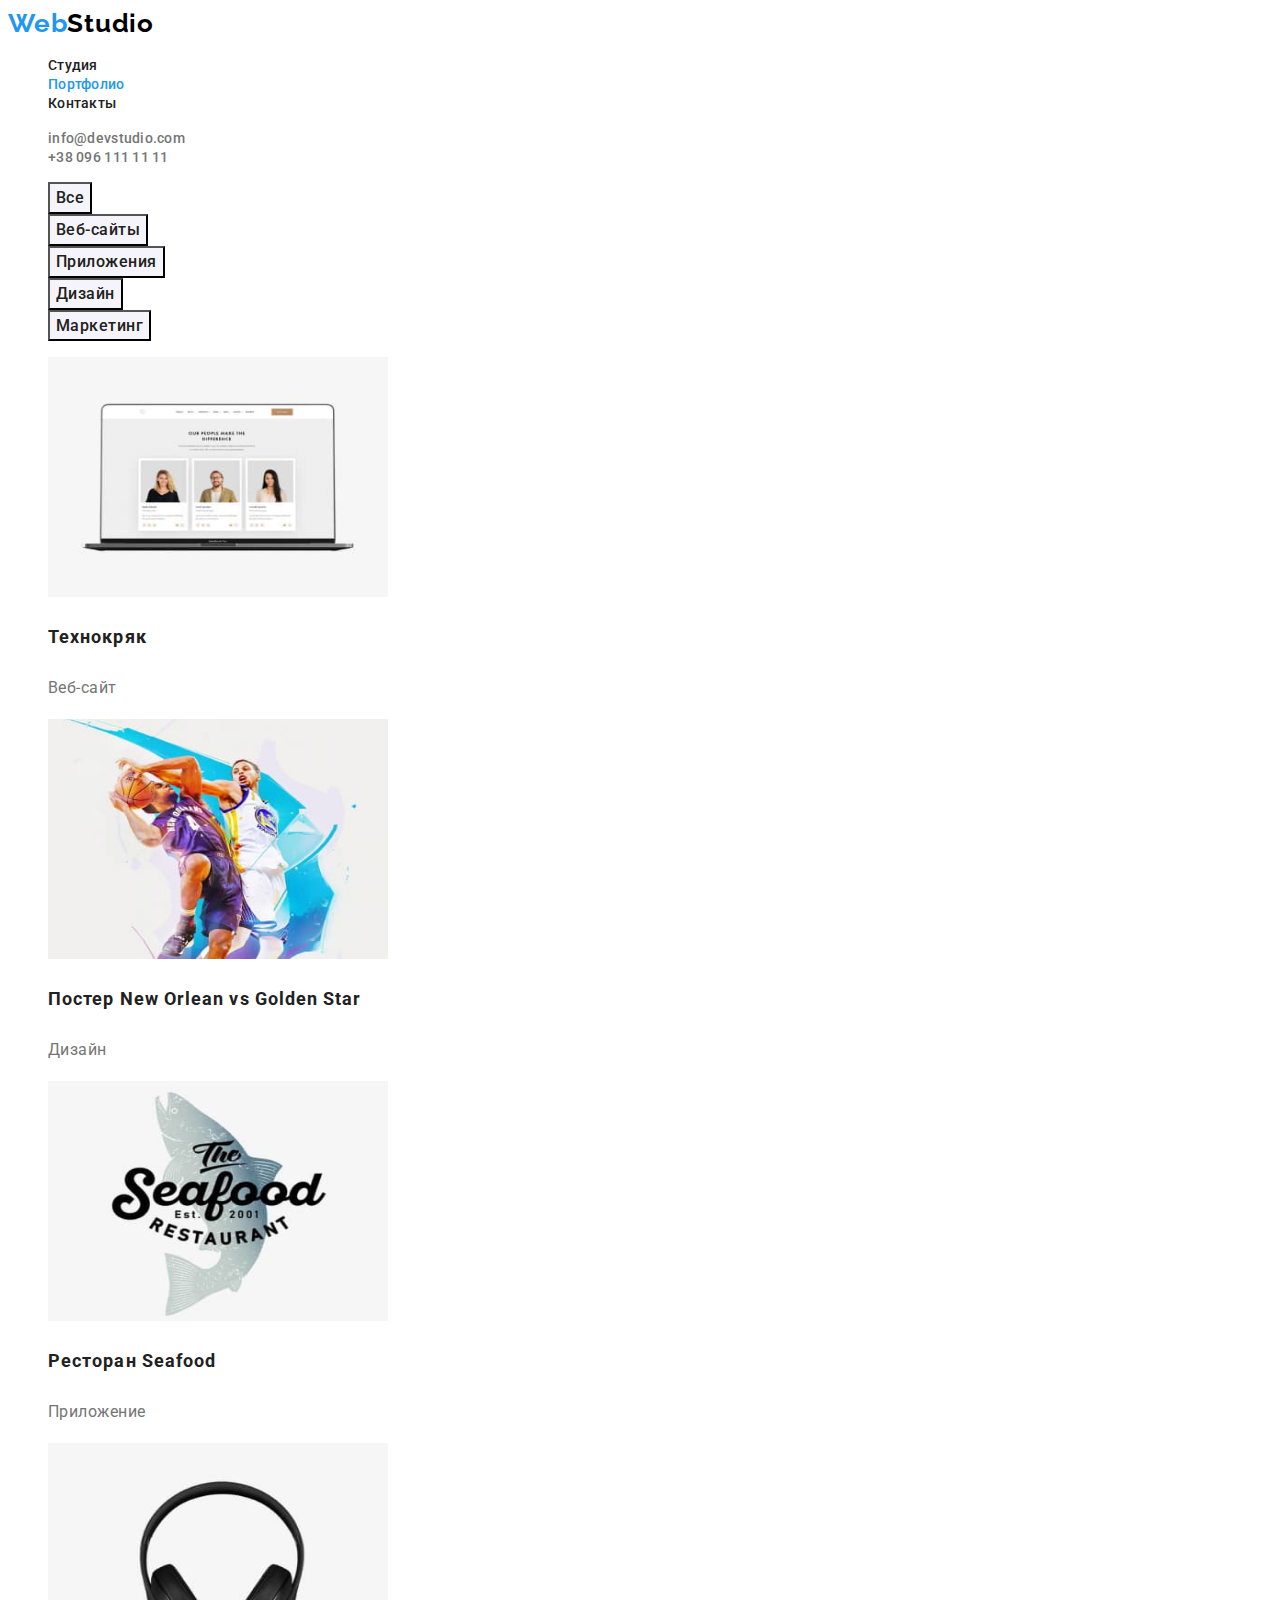
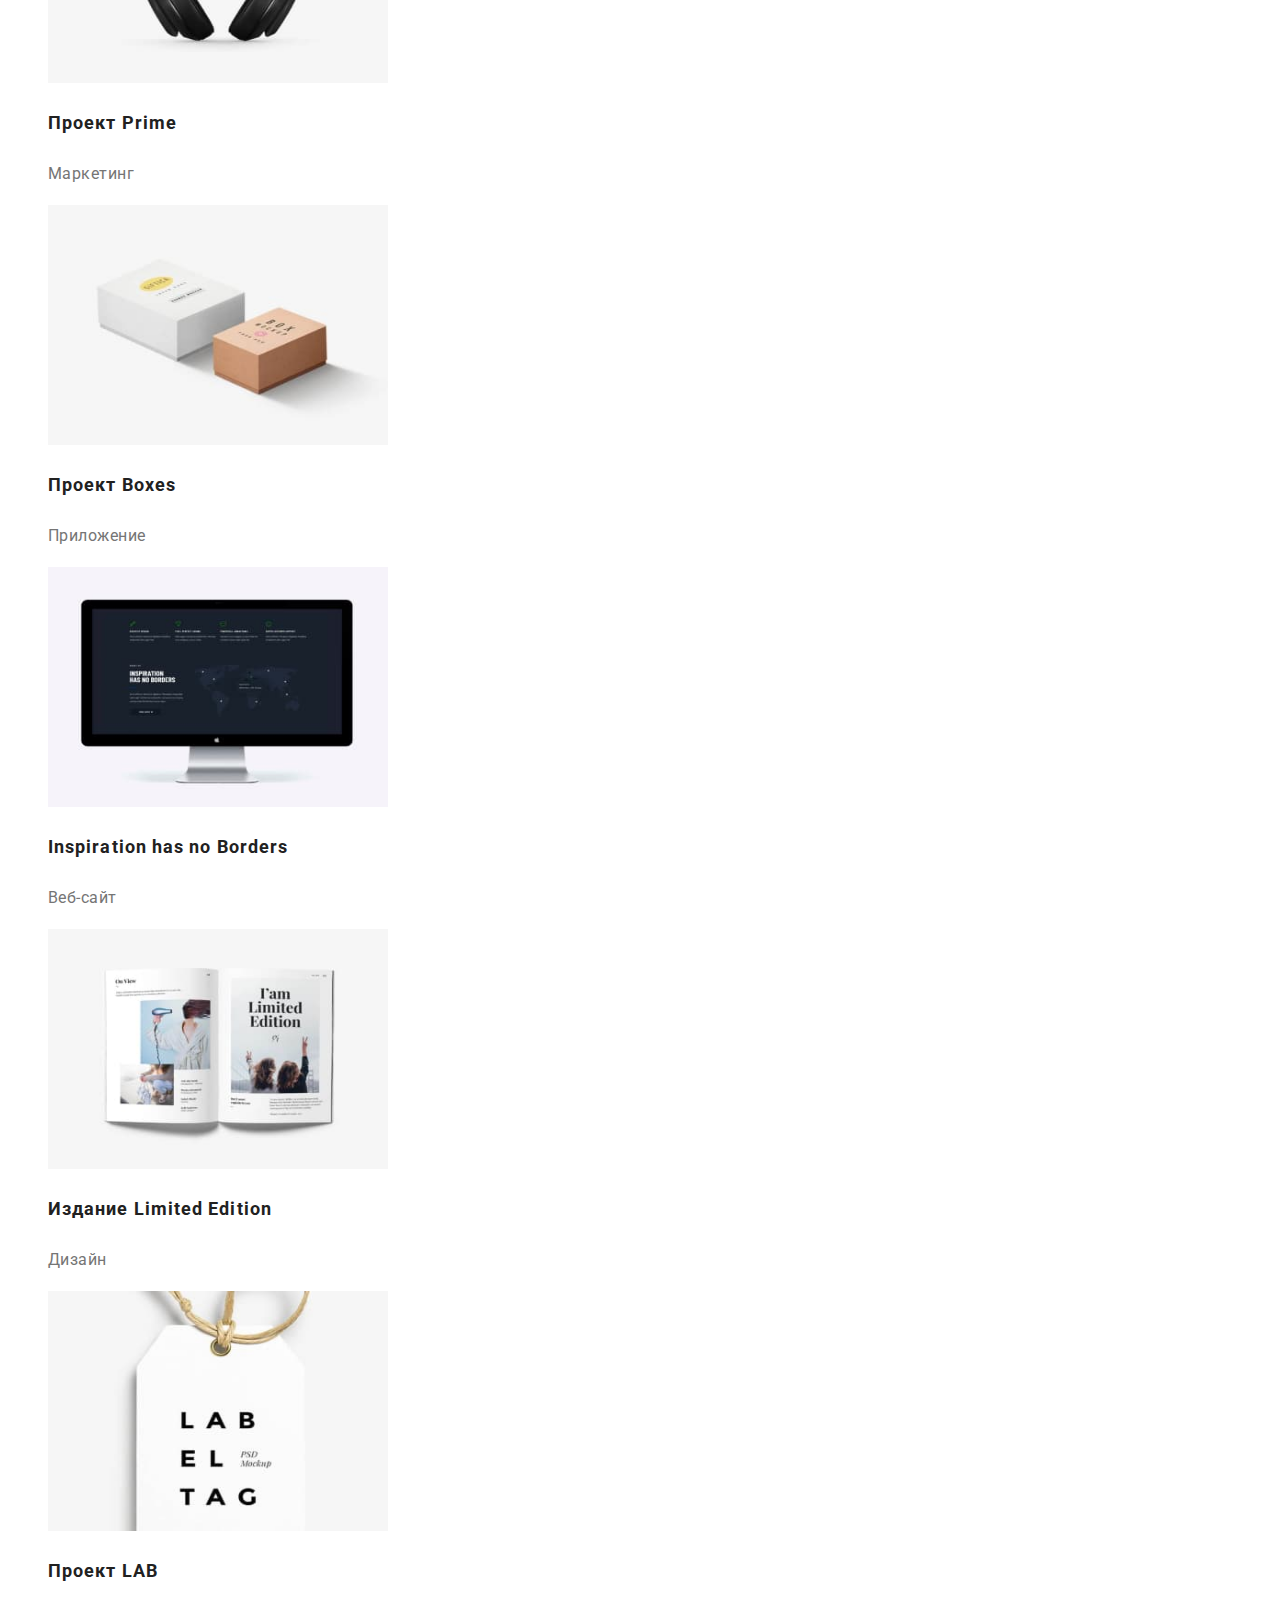
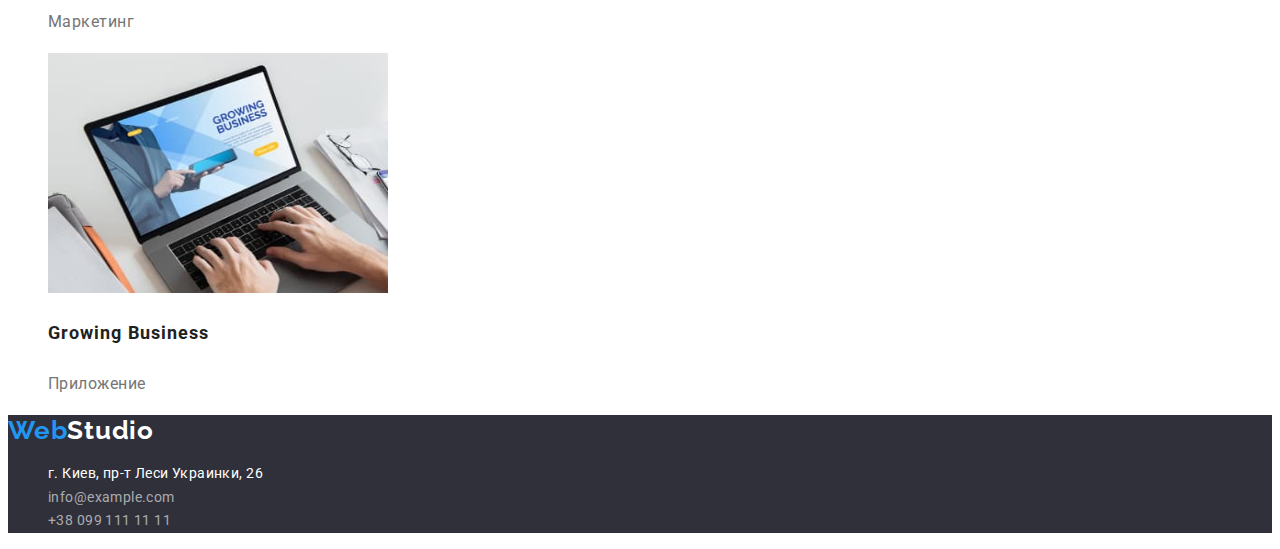
==== portfolio.html @ c985f537 "Initial commit" ====
<!DOCTYPE html>
<html lang="en">
<head>
    <meta charset="UTF-8">
    <meta http-equiv="X-UA-Compatible" content="IE=edge">
    <meta name="viewport" content="width=device-width, initial-scale=1.0">
    <title>Document</title>
    <link rel="preconnect" href="https://fonts.googleapis.com">
    <link rel="preconnect" href="https://fonts.gstatic.com" crossorigin>
    <link href="https://fonts.googleapis.com/css2?family=Raleway:wght@700&family=Roboto:wght@400;500;700&display=swap" rel="stylesheet">
    <link rel="stylesheet" href="./css/styles.css">
</head>
<body class="body">
    <header>
        <div class="container">
            <nav>
                <a href="./index.html" class="logo">Web<span class="page-studio">Studio</span></a>
                <ul class="site-nav list">
                    <li><a href="" class="link">Студия</a></li>
                    <li><a href="./portfolio.html" class="link current">Портфолио</a></li>
                    <li><a href="" class="link">Контакты</a></li>
                </ul>
            </nav>
            <ul class="site-info list">
                <li><a href="mailto:info@devstudio.com" class="link">info@devstudio.com</a></li>
                <li><a href="tel:+380961111111" class="link">+38 096 111 11 11</a></li>
            </ul>
        </div>
    </header>
    <main>
        <section class="hero-1">
            <div class="hero-title-1">
                <ul class="list">
                    <li><button type="button" class="button-p link">Все</button></li>
                    <li><button type="button" class="button-p link">Веб-сайты</button></li>
                    <li><button type="button" class="button-p link">Приложения</button></li>
                    <li><button type="button" class="button-p link">Дизайн</button></li>
                    <li><button type="button" class="button-p link">Маркетинг</button></li>
                </ul>
            </div>
        </section>
        <section class="section">
            <ul class="list">
                <li>
                    <img src="./images/fon-1.jpg" alt="Интернет страница" width="340" height="240">
                    <h3 class="title-g">Технокряк</h3>
                    <p class="title-p">Веб-сайт</p>
                </li>
                <li>
                    <img src="./images/fon-2.jpg" alt="Игра баскетболистов" width="340" height="240">
                    <h3 class="title-g" lang="en">Постер New Orlean vs Golden Star</h3>
                    <p class="title-p">Дизайн</p>
                </li>
                <li>
                    <img src="./images/fon-3.jpg" alt="Логотип ресторана" width="340" height="240">
                    <h3 class="title-g" lang="en">Ресторан Seafood</h3>
                    <p class="title-p">Приложение</p>
                </li>
                <li>
                    <img src="./images/fon-4.jpg" alt="Наушники" width="340" height="240">
                    <h3 class="title-g" lang="en">Проект Prime</h3>
                    <p class="title-p">Маркетинг</p>
                </li>
                <li>
                    <img src="./images/fon-5.jpg" alt="Картонные коробки" width="340" height="240">
                    <h3 class="title-g" lang="en">Проект Boxes</h3>
                    <p class="title-p">Приложение</p>
                </li>
                <li>
                    <img src="./images/fon-6.jpg" alt="iMac" width="340" height="240">
                    <h3 class="title-g" lang="en">Inspiration has no Borders</h3>
                    <p class="title-p">Веб-сайт</p>
                </li>
                <li>
                    <img src="./images/fon-7.jpg" alt="Журнал" width="340" height="240">
                    <h3 class="title-g" lang="en">Издание Limited Edition</h3>
                    <p class="title-p">Дизайн</p>
                </li>
                <li>
                    <img src="./images/fon-8.jpg" alt="Этикетка" width="340" height="240">
                    <h3 class="title-g" lang="en">Проект LAB</h3>
                    <p class="title-p">Маркетинг</p>
                </li>
                <li>
                    <img src="./images/fon-9.jpg" alt="Работа за ноутбуком" width="340" height="240">
                    <h3 class="title-g" lang="en">Growing Business</h3>
                    <p class="title-p">Приложение</p>
                </li>
            </ul>
        </section>
    </main>
    <footer class="footer-bck">
        <section class="footer">
        <a href="./index.html" class="logo">Web<span class="page-studio-white">Studio</span></a>
        <address class="footer">
            <ul class="list"> 
                <li><a class="footer-map" href="https://goo.gl/maps/Tcm589jkchjnUBED6" target="_blank" rel="noopener noreferrer">г. Киев, пр-т Леси Украинки, 26</a></li>
                <li><a class="footer-nav" href="mailto:info@example.com">info@example.com</a></li>
                <li><a class="footer-nav" href="tel:+380991111111">+38 099 111 11 11</a></li>
            </ul>
        </address>
         </section>
    </footer>
</body>
</html>
---- css/styles.css ----
/* акцент #2196F3 */
/* цвет заглавий текста #212121 */
/* цвет основного текста #757575 */
/* фон основного текста #FFFFFF */
/* фон вторичного текста #F5F4FA */
/* фон заклавий текста #2F303A */
/* цвет слова Studio  #000000 */
/* цвет текста контактов в футере rgba(255, 255, 255, 0.6) */

:root {
    --accent-color: #2196F3; 
    --title-text-color: #212121;
    --primary-text-color: #757575; 
    --background-main-color: #FFFFFF;
    --background-secondary-color: #F5F4FA;
    --background-titles-color: #2F303A;
    --studio-word-color: #000000;
    --footer-text-color: rgba(255, 255, 255, 0.6);

}

.body {
    background-color: var(--background-main-color);
    color: var(--title-text-color);
    font-family: roboto, sans-serif;
    
}

.logo {
  color: var(--accent-color);
  font-family: Raleway, cursive;

  font-weight: 700;
  font-size: 26px;
  line-height: 1.19;
  letter-spacing: 0.03em;
  text-decoration: none;
}

.page-studio {
    color: var(--studio-word-color);
}

.list {
    list-style: none;
}

/* Site-nav */

.site-nav .link {
    color: var(--title-text-color);

    font-weight: 500;
    font-size: 14px;
    line-height: 1.14;
    letter-spacing: 0.02em;
    text-decoration: none;
}
.site-nav .link:hover, 
.site-nav .link:focus {
    color: var(--accent-color);
}

.site-nav .link.current {
    color: var(--accent-color);
}

/* Site-info */

.site-info .link {
    color: var(--primary-text-color);

font-weight: 500;
font-size: 14px;
line-height: 1.14;
letter-spacing: 0.02em;
text-decoration: none;
}

.site-info .link:hover,
.site-info .link:focus {
    color: var(--accent-color);
}

/* Hero  */

.hero {
    background-color: var(--background-titles-color);
}

.hero-title {
    color: #FFFFFF;

font-weight: 900;
font-size: 44px;
line-height: 1.36;
text-align: center;
letter-spacing: 0.06em;

}

.hero-title-1 .link:hover,
.hero-title-1 .link:focus {
    color: var(--background-main-color);
    background-color: var(--accent-color);
}
/* Feature-list */
.section-title .fuature {
    color: var(--title-text-color);
}
.fuature-list .title {
    color: var(--title-text-color);

font-weight: 700;
font-size: 14px;
line-height: 1.14;
letter-spacing: 0.03em;
text-transform: uppercase;
}

.fuature-list .text {
    color: var(--primary-text-color);

font-size: 14px;
line-height: 1.71;
letter-spacing: 0.03em;
}


/* Examples */

.examples {
    color: var(--title-text-color);

}
.section-title {

font-weight: 700;
font-size: 36px;
line-height: 1.16;
text-align: center;
letter-spacing: 0.03em;

}
/* Team */

.team-title {
    color: var(--title-text-color);
    background-color: var(--background-secondary-color);

font-weight: 700;
font-size: 36px;
line-height: 1.16;
text-align: center;
letter-spacing: 0.03em;
}

.title-h {
color: var(--title-text-color);
font-weight: 500;
font-size: 16px;
line-height: 1.18;
text-align: center;
letter-spacing: 0.03em;
}

.text-team {
    color: var(--primary-text-color);

line-height: 1.18;
text-align: center;
letter-spacing: 0.03em;
}
/* Footer */

.footer .link:hover,
.footer .link:focus {
    color: var(--accent-color);
}

.footer-bck {
    background-color: var(--background-titles-color);
}


.footer-map {
    color: var(--background-main-color);
    font-family: 'Roboto';
font-style: normal;
font-weight: 400;
font-size: 14px;
line-height: 1.71;
letter-spacing: 0.03em;
text-decoration: none;

}

.footer-nav {
    color: var(--footer-text-color);
    font-family: 'Roboto';
font-style: normal;
font-weight: 400;
font-size: 14px;
line-height: 1.71;
letter-spacing: 0.03em;
text-decoration: none;
}

.page-studio-white {
    color: var(--background-main-color);
}
/* Button */
.button {
    color: var(--background-main-color);
    background-color: var(--accent-color);

font-weight: 500;
font-size: 16px;
line-height: 1.62;
letter-spacing: 0.03em;
font-family: inherit;
}



/* Portfolio */

.button-p {
    color: var(--title-text-color);
    background-color: var(--background-secondary-color);

font-weight: 500;
font-size: 16px;
line-height: 1.62;
text-align: center;
letter-spacing: 0.03em;
font-family: inherit;
}

.title-g {
    color: var(--title-text-color);
font-weight: 700;
font-size: 18px;
line-height: 2;
letter-spacing: 0.06em;
}

.title-p {
    color: var(--primary-text-color);
font-weight: 400;
font-size: 16px;
line-height: 1.87;
letter-spacing: 0.03em;
}
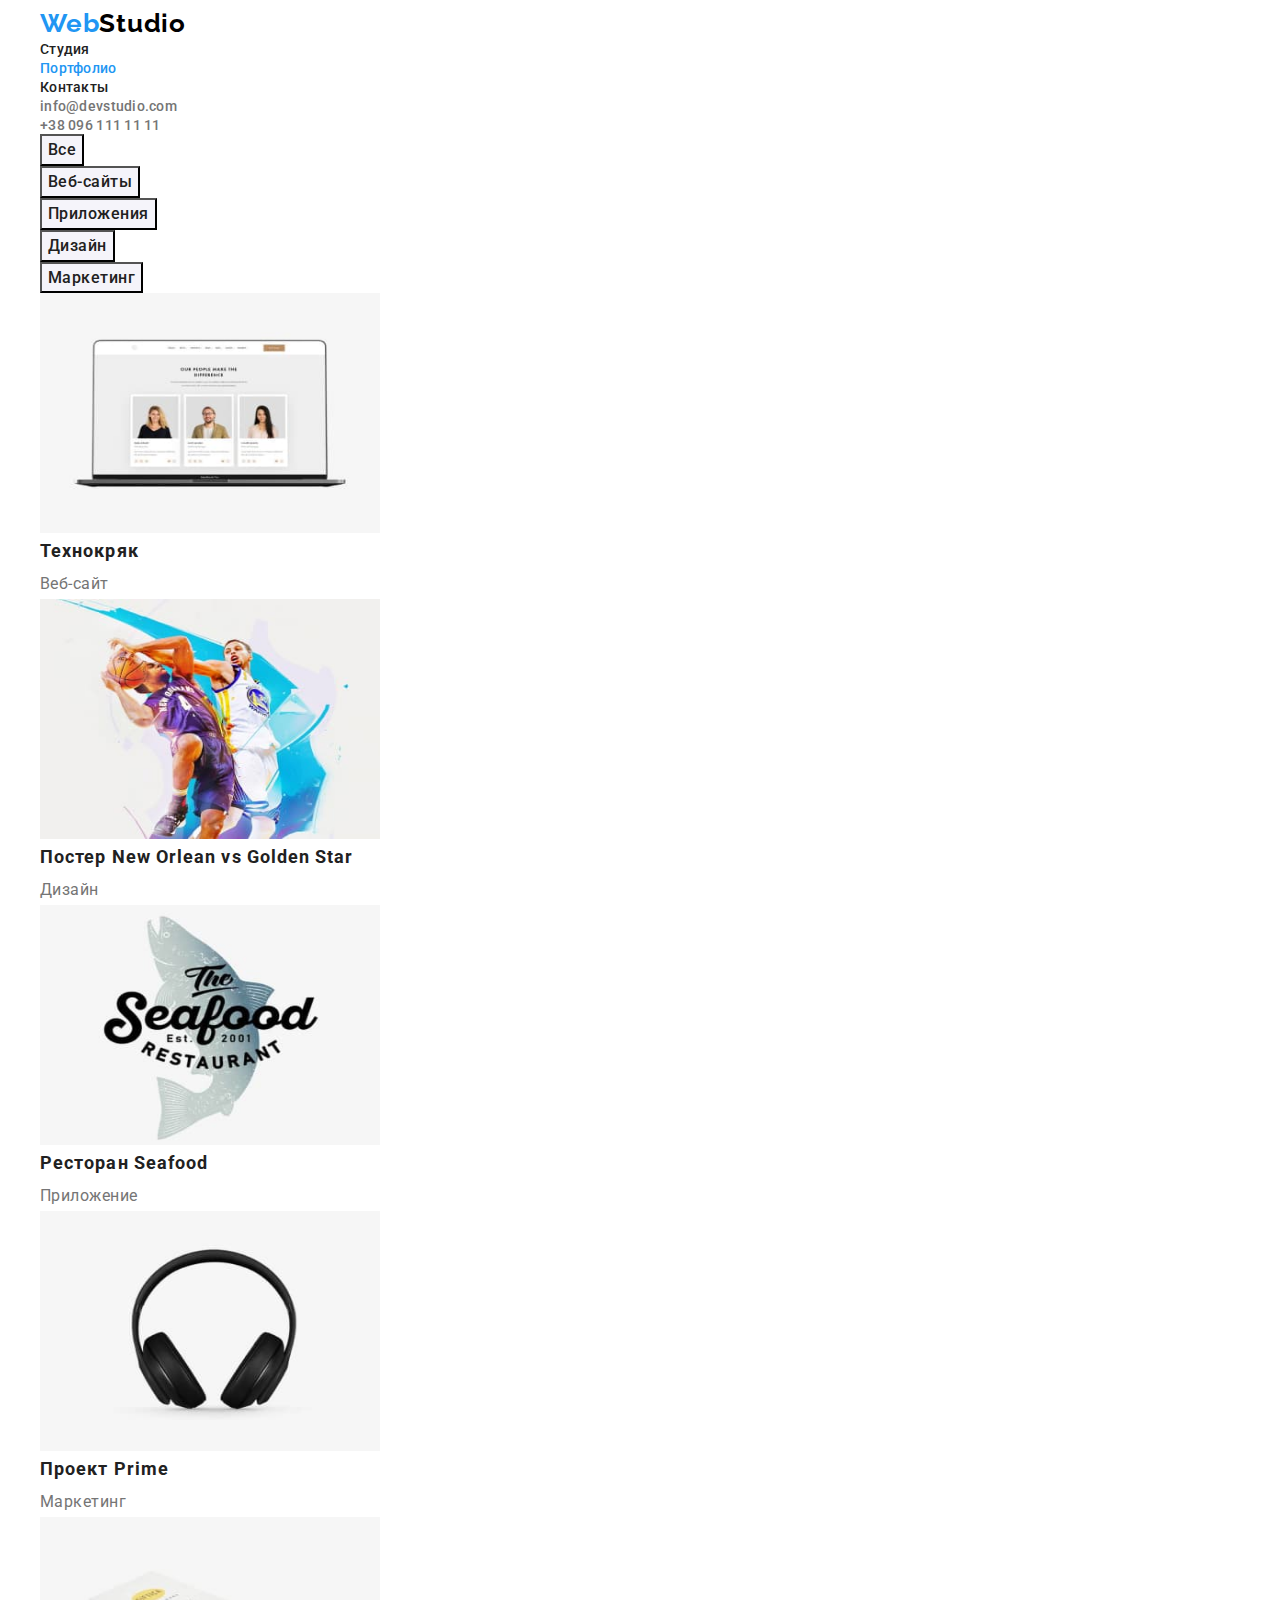
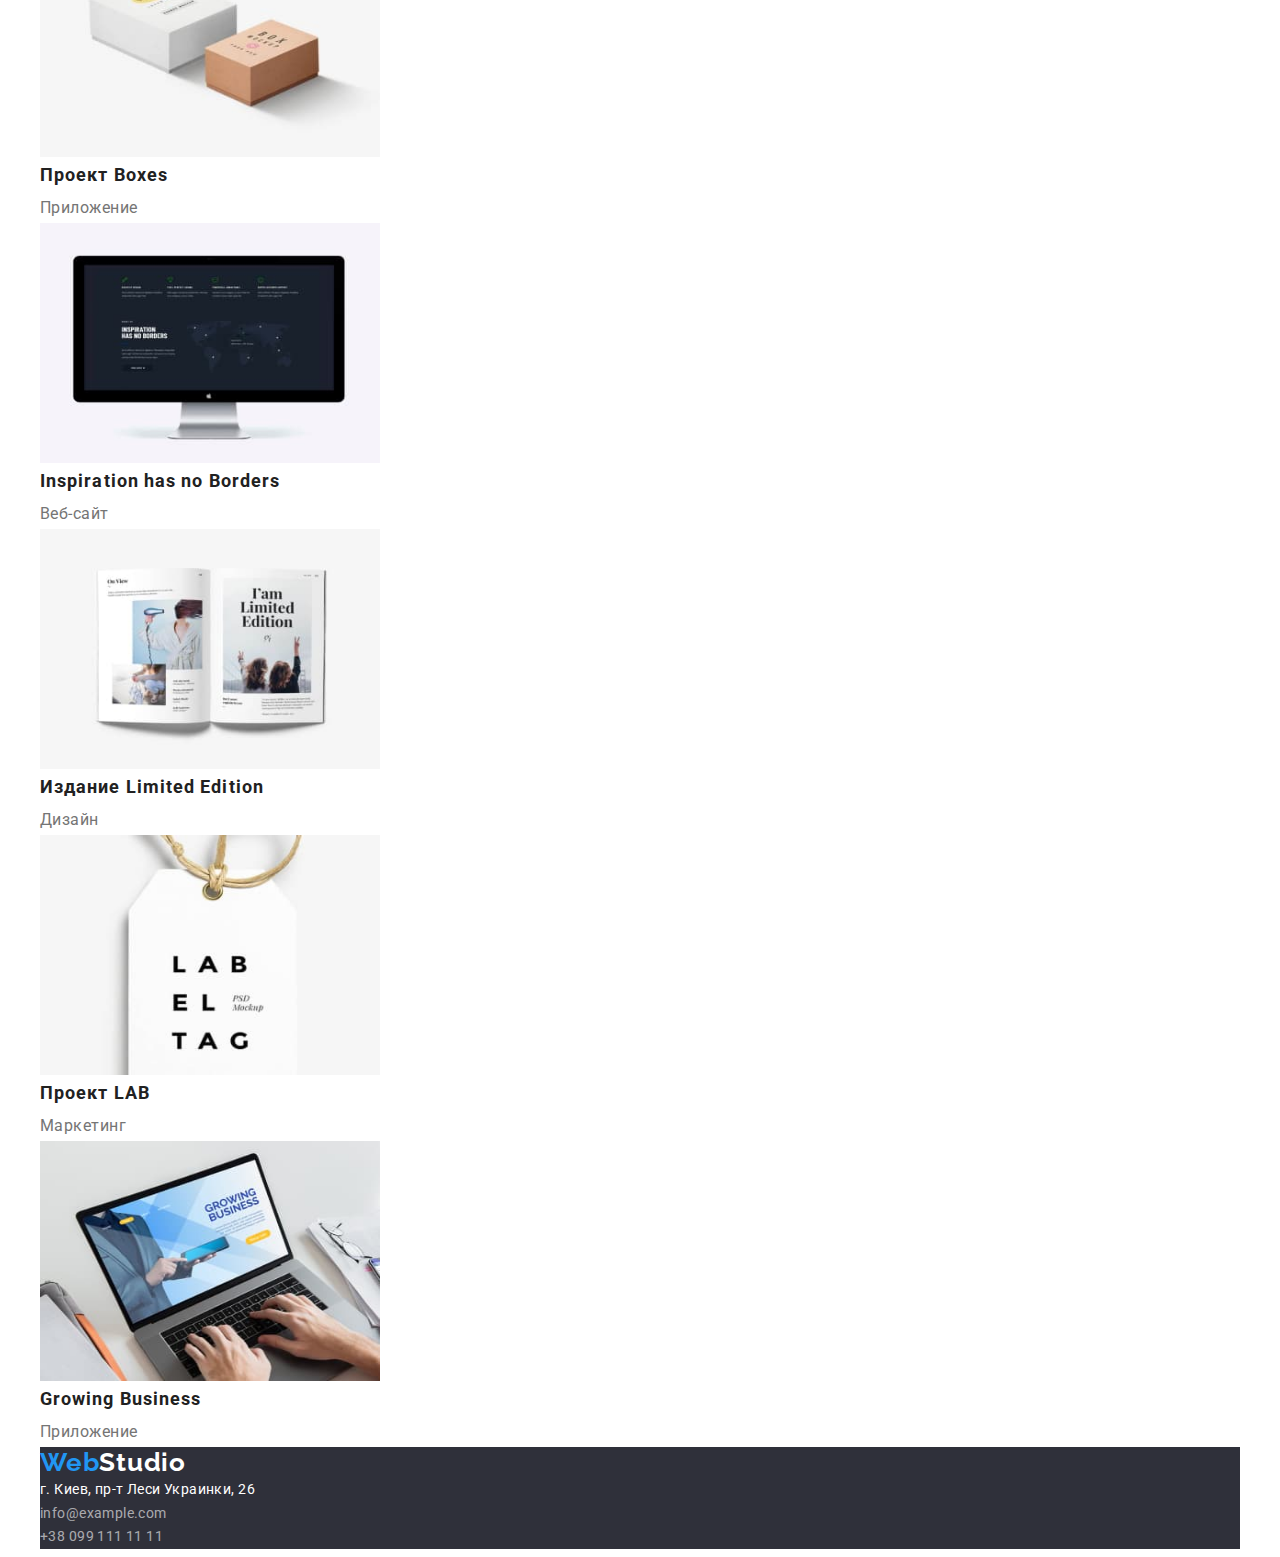
==== commit 71277d8e: "add" ====
--- a/portfolio.html
+++ b/portfolio.html
@@ -28,7 +28,7 @@
         </div>
     </header>
     <main>
-        <section class="hero-1">
+        <section class="hero-1 container">
             <div class="hero-title-1">
                 <ul class="list">
                     <li><button type="button" class="button-p link">Все</button></li>
@@ -39,7 +39,7 @@
                 </ul>
             </div>
         </section>
-        <section class="section">
+        <section class="section container">
             <ul class="list">
                 <li>
                     <img src="./images/fon-1.jpg" alt="Интернет страница" width="340" height="240">
@@ -89,7 +89,7 @@
             </ul>
         </section>
     </main>
-    <footer class="footer-bck">
+    <footer class="footer-bck container">
         <section class="footer">
         <a href="./index.html" class="logo">Web<span class="page-studio-white">Studio</span></a>
         <address class="footer">
--- a/css/styles.css
+++ b/css/styles.css
@@ -19,11 +19,36 @@
 
 }
 
+h1, h2, h3, h4, h5, h6, p {
+    margin-top: 0;
+    margin-bottom: 0;
+}
+
+ul {
+    margin-top: 0;
+    margin-bottom: 0;
+    padding-left: 0;
+}
+
+img {
+    display: block;
+}
+
+button {
+    cursor: pointer;
+}
+
 .body {
     background-color: var(--background-main-color);
     color: var(--title-text-color);
     font-family: roboto, sans-serif;
     
+}
+
+.container {
+    width: 1200px;
+    margin-left: auto;
+    margin-right: auto;
 }
 
 .logo {
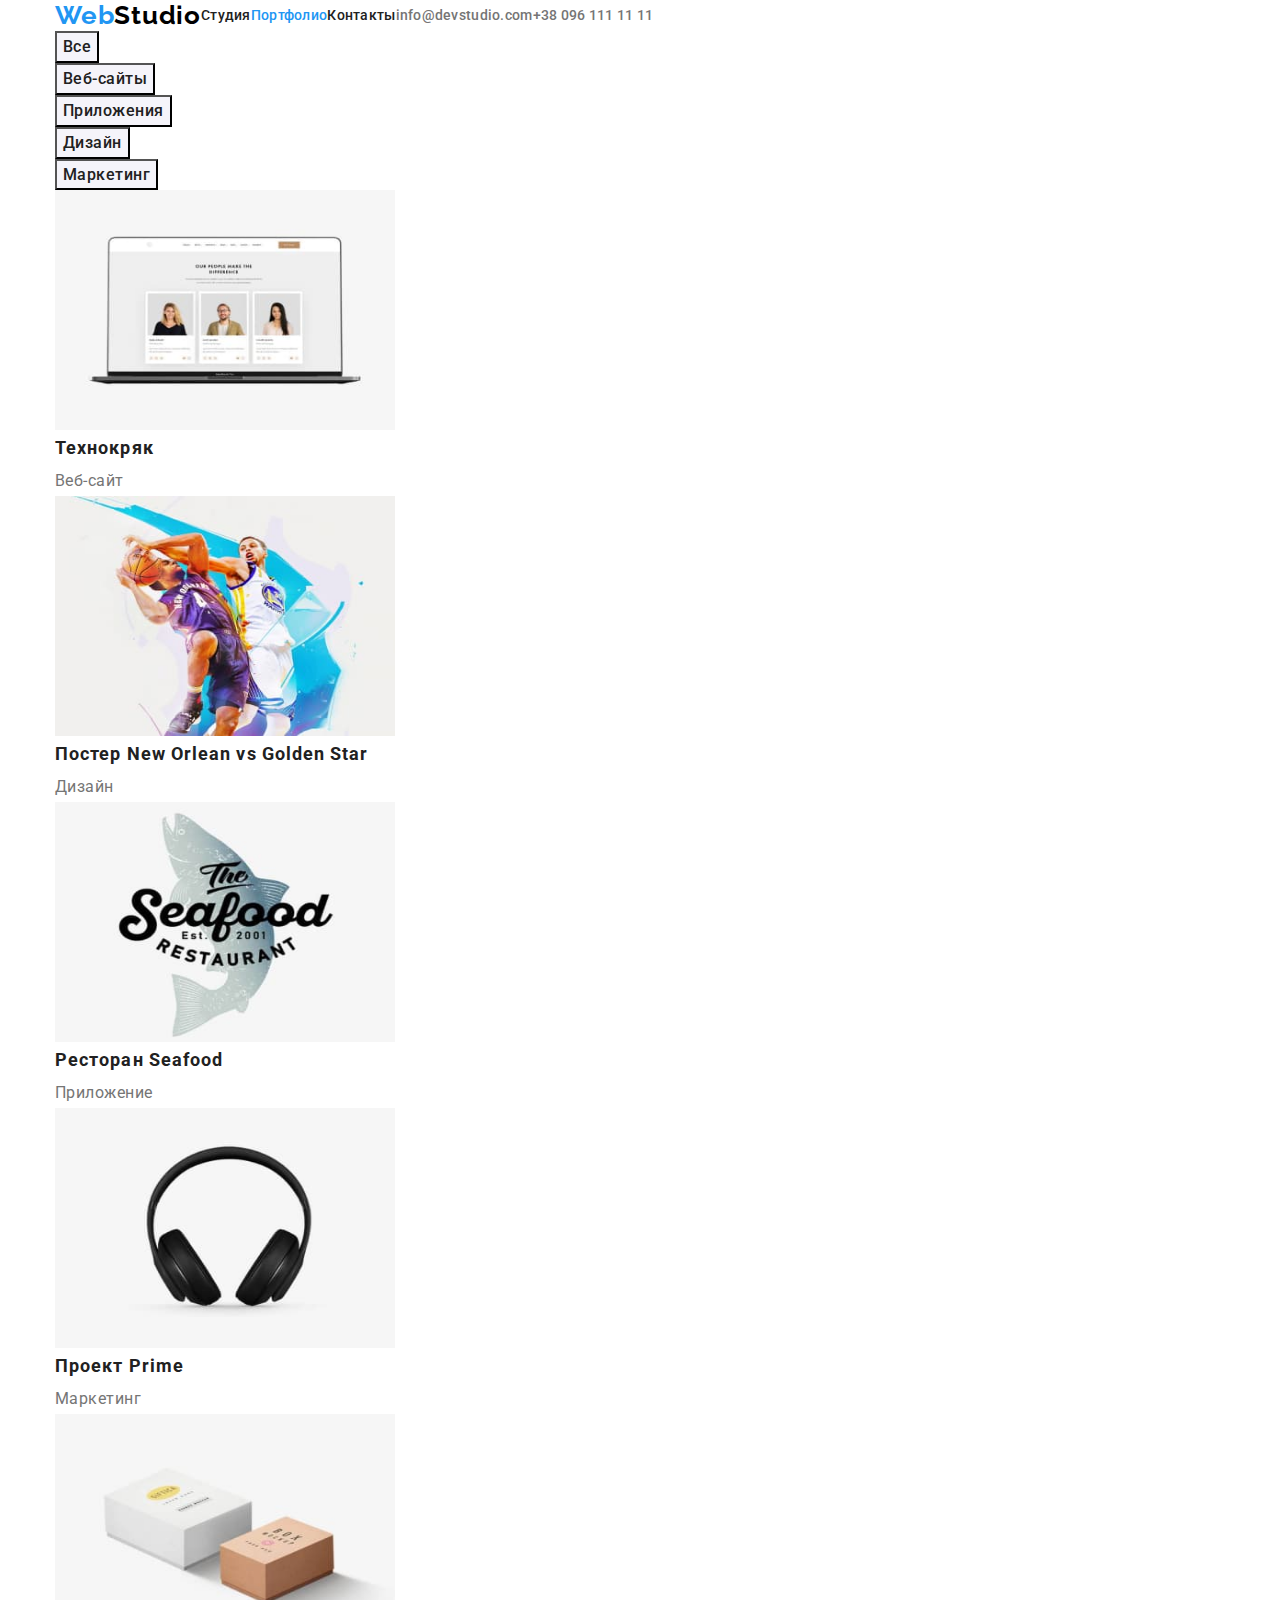
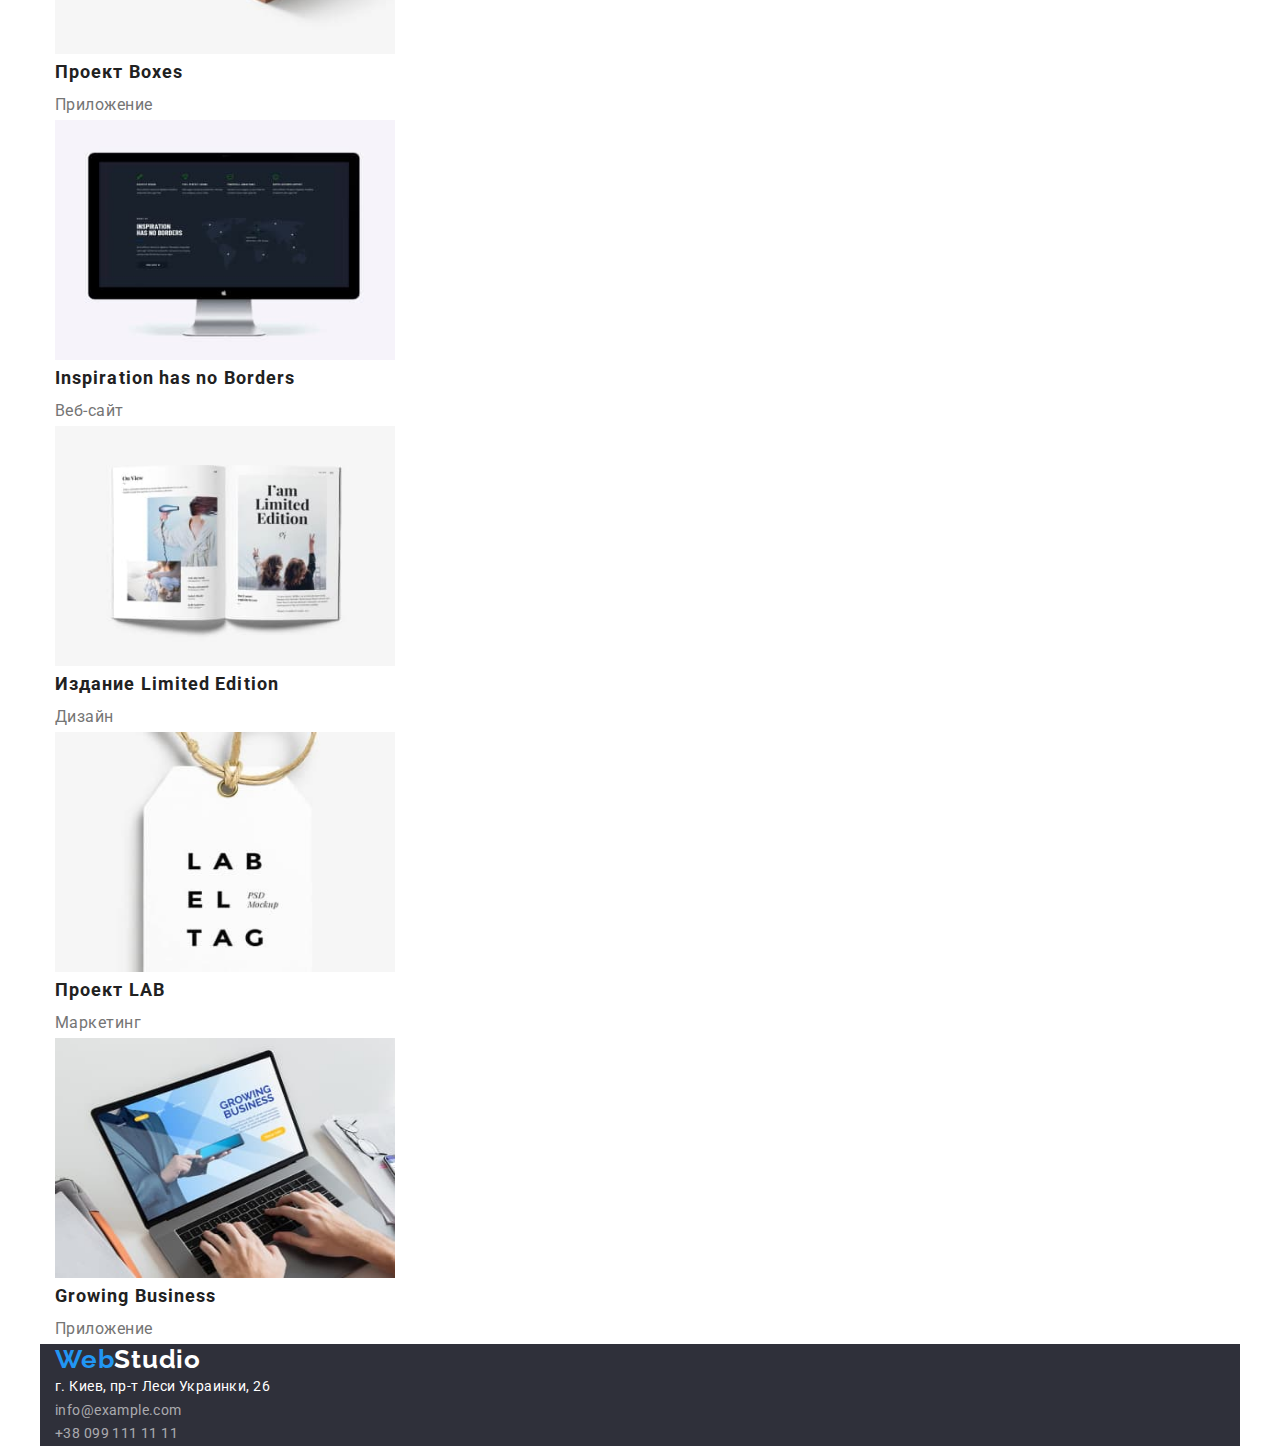
==== commit 025a4a5c: "add" ====
--- a/portfolio.html
+++ b/portfolio.html
@@ -8,12 +8,13 @@
     <link rel="preconnect" href="https://fonts.googleapis.com">
     <link rel="preconnect" href="https://fonts.gstatic.com" crossorigin>
     <link href="https://fonts.googleapis.com/css2?family=Raleway:wght@700&family=Roboto:wght@400;500;700&display=swap" rel="stylesheet">
+    <link rel="stylesheet" href="https://cdn.jsdelivr.net/npm/modern-normalize@1.1.0/modern-normalize.min.css">
     <link rel="stylesheet" href="./css/styles.css">
 </head>
 <body class="body">
     <header>
-        <div class="container">
-            <nav>
+        <div class="container page-header-container">
+            <nav class="page-nav">
                 <a href="./index.html" class="logo">Web<span class="page-studio">Studio</span></a>
                 <ul class="site-nav list">
                     <li><a href="" class="link">Студия</a></li>
--- a/css/styles.css
+++ b/css/styles.css
@@ -49,6 +49,8 @@
     width: 1200px;
     margin-left: auto;
     margin-right: auto;
+    padding-left: 15px;
+    padding-right: 15px;
 }
 
 .logo {
@@ -72,6 +74,27 @@
 
 /* Site-nav */
 
+.page-nav {
+    display: flex;
+    align-items: center;
+}
+
+.site-info {
+    display: flex;
+    align-items: center;
+}
+
+.site-nav {
+    display: flex;
+    align-items: center;
+}
+
+.page-header-container {
+    display: flex;
+    align-items: center;
+   
+}
+
 .site-nav .link {
     color: var(--title-text-color);
 
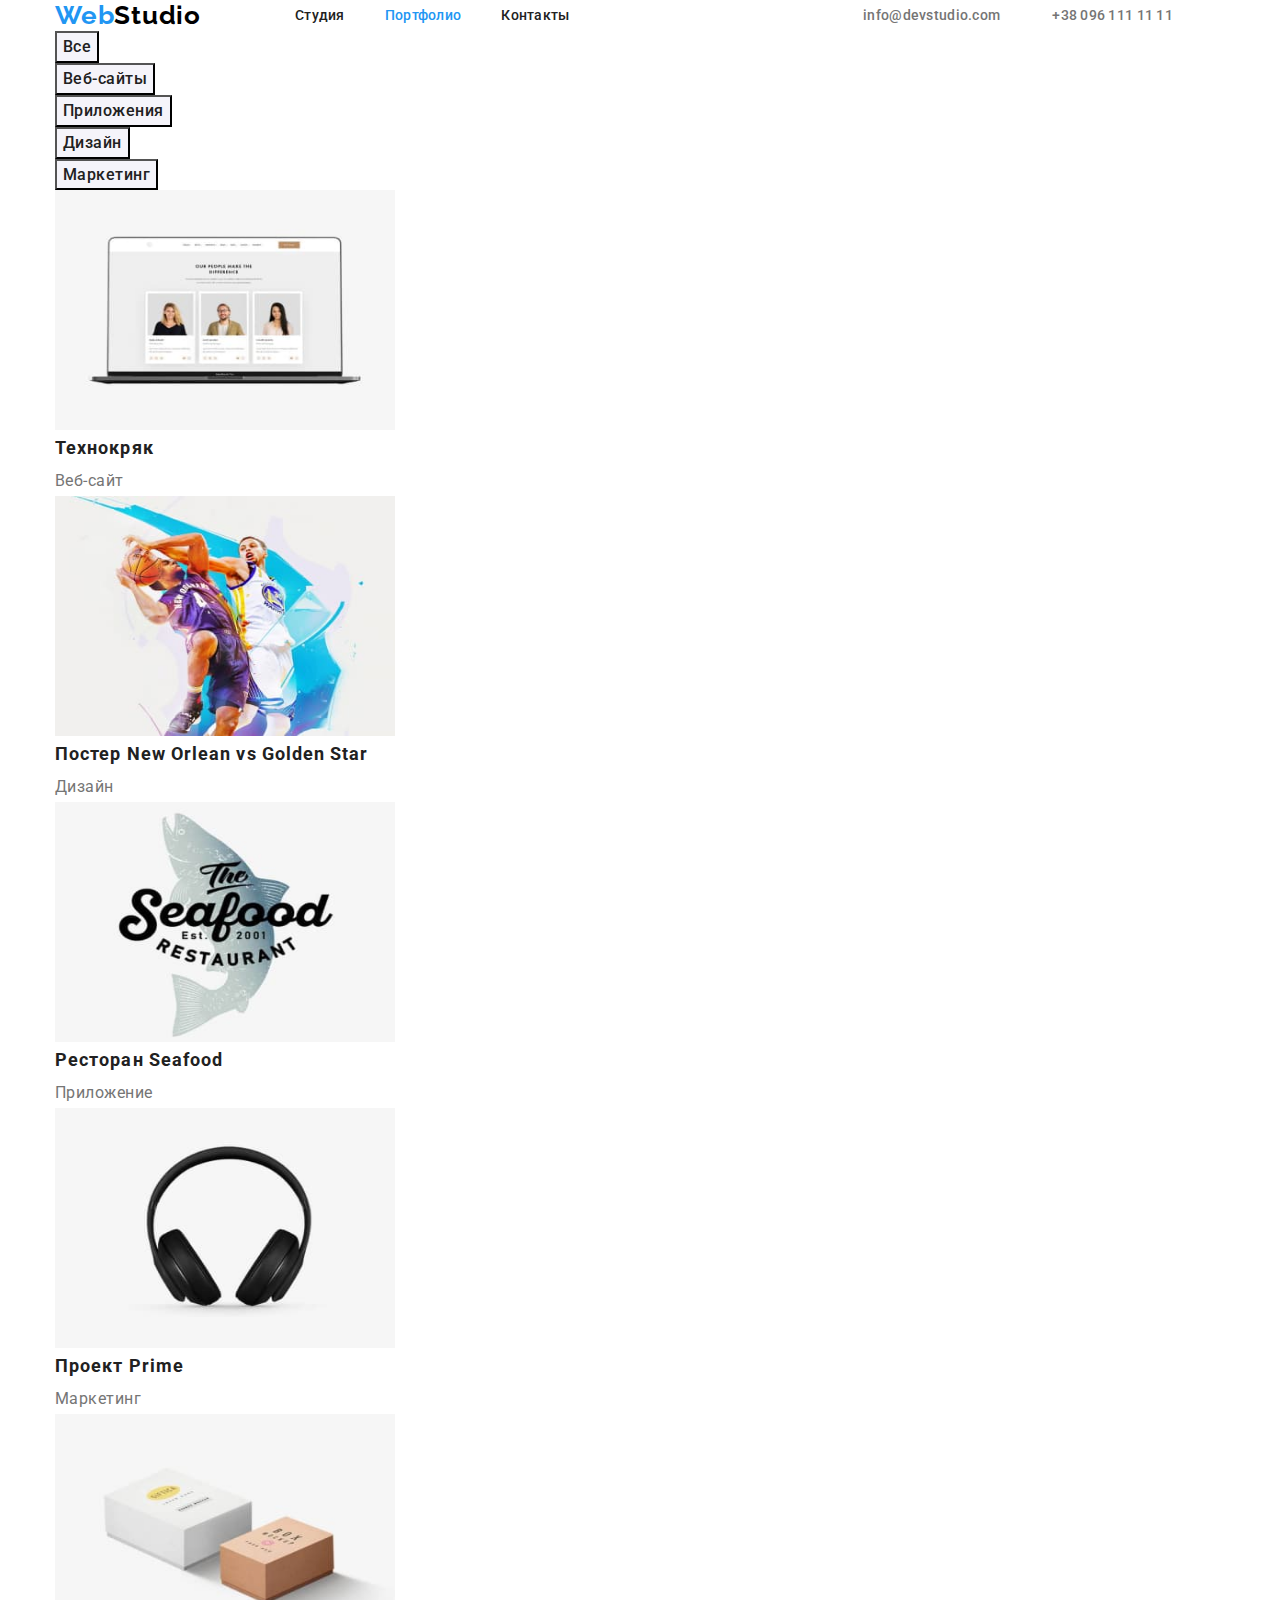
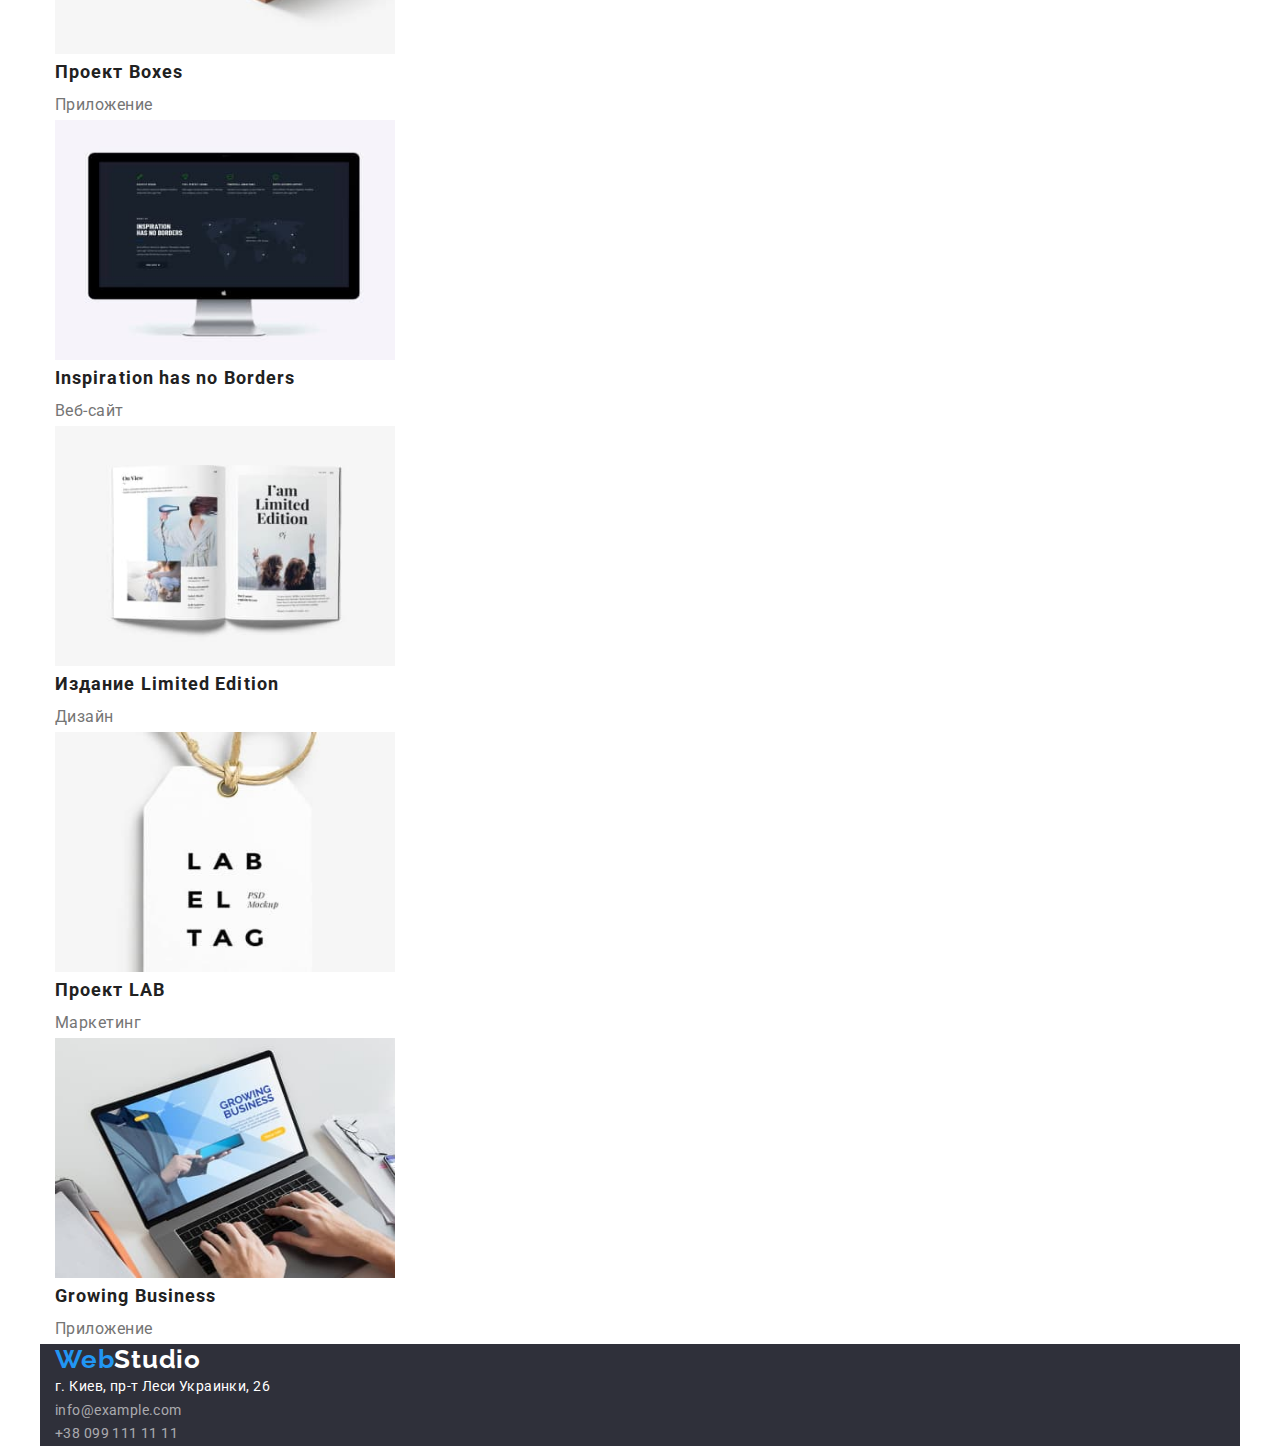
==== commit 5be42c1f: "add" ====
--- a/portfolio.html
+++ b/portfolio.html
@@ -17,9 +17,9 @@
             <nav class="page-nav">
                 <a href="./index.html" class="logo">Web<span class="page-studio">Studio</span></a>
                 <ul class="site-nav list">
-                    <li><a href="" class="link">Студия</a></li>
-                    <li><a href="./portfolio.html" class="link current">Портфолио</a></li>
-                    <li><a href="" class="link">Контакты</a></li>
+                    <li class="site-item"><a href="" class="link">Студия</a></li>
+                    <li class="site-item"><a href="./portfolio.html" class="link current">Портфолио</a></li>
+                    <li class="site-item"><a href="" class="link">Контакты</a></li>
                 </ul>
             </nav>
             <ul class="site-info list">
--- a/css/styles.css
+++ b/css/styles.css
@@ -64,6 +64,10 @@
   text-decoration: none;
 }
 
+.logo {
+    margin-right: 94px;
+}
+
 .page-studio {
     color: var(--studio-word-color);
 }
@@ -89,9 +93,14 @@
     align-items: center;
 }
 
+.site-item:not(:last-child) {
+    margin-right: 40px;
+}
+
 .page-header-container {
     display: flex;
     align-items: center;
+    justify-content: space-between;
    
 }
 
@@ -123,6 +132,8 @@
 line-height: 1.14;
 letter-spacing: 0.02em;
 text-decoration: none;
+margin-left: auto;
+margin-right: 52px;
 }
 
 .site-info .link:hover,
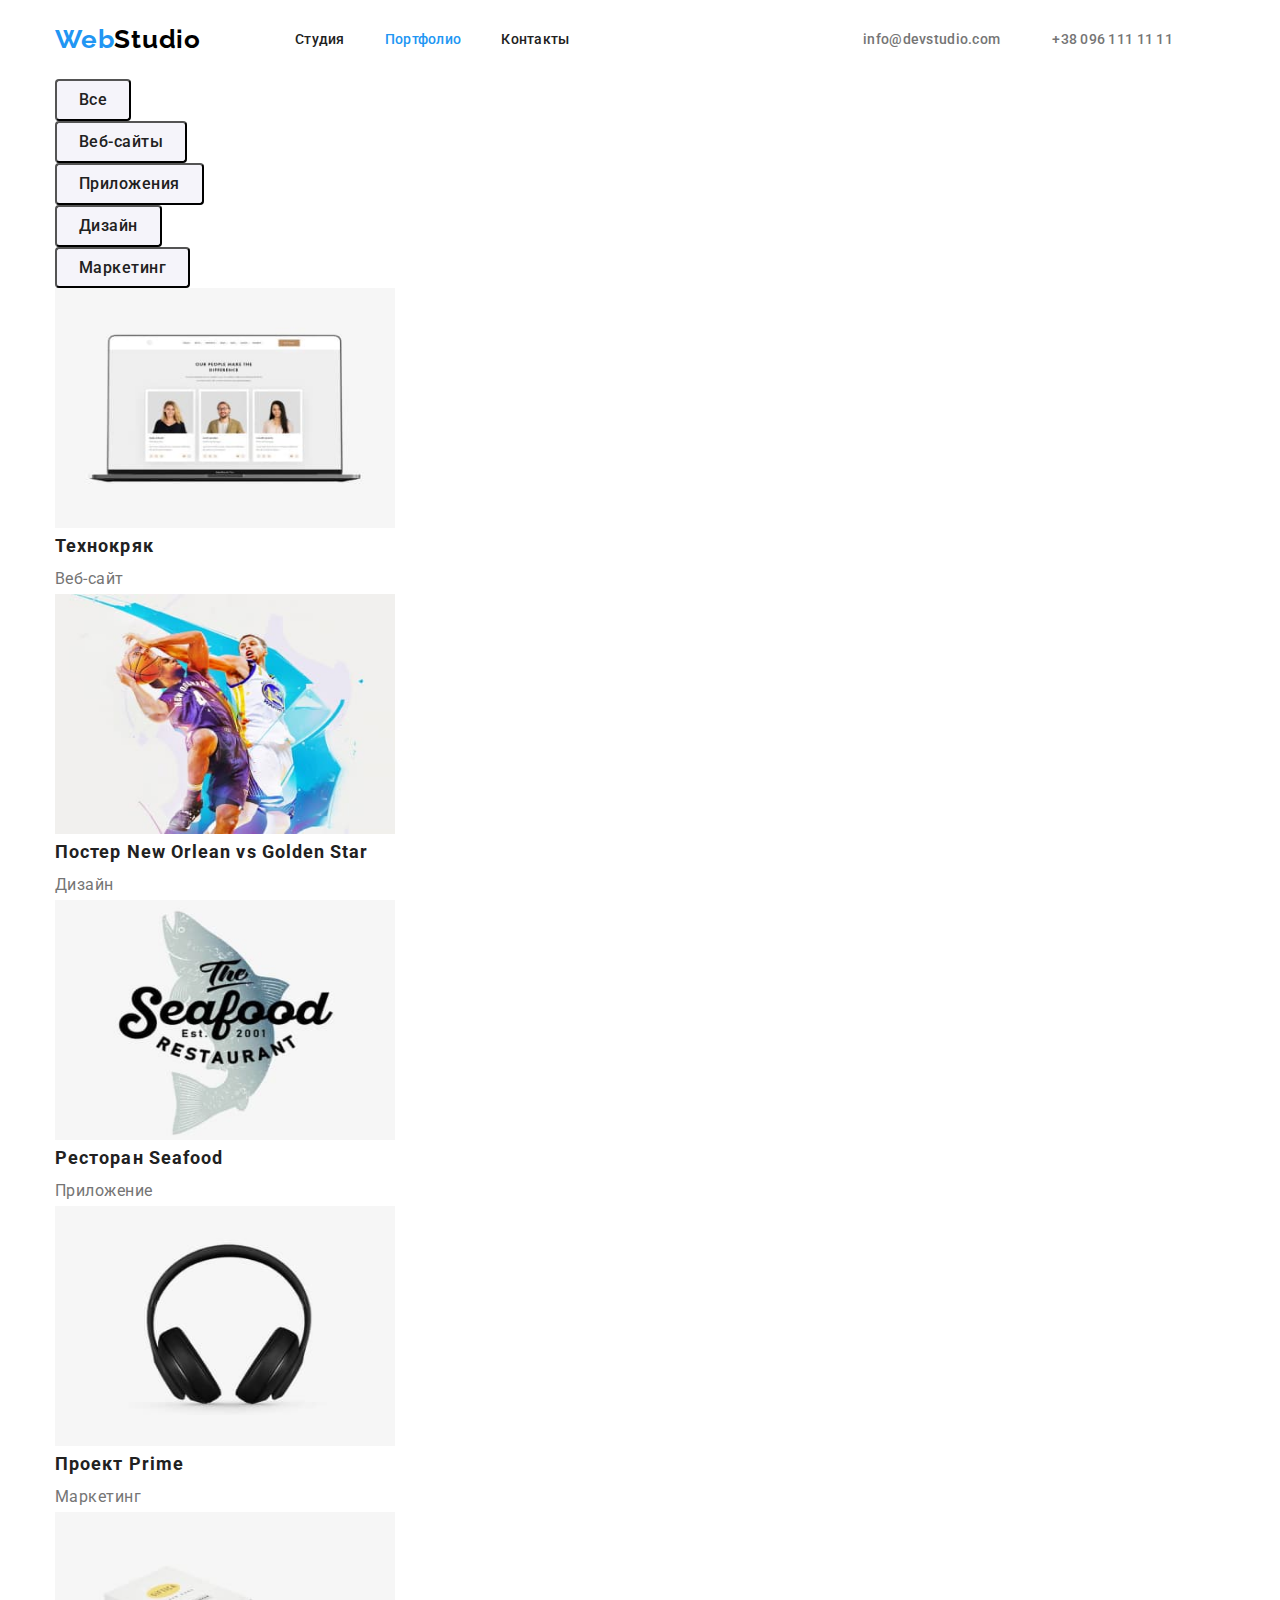
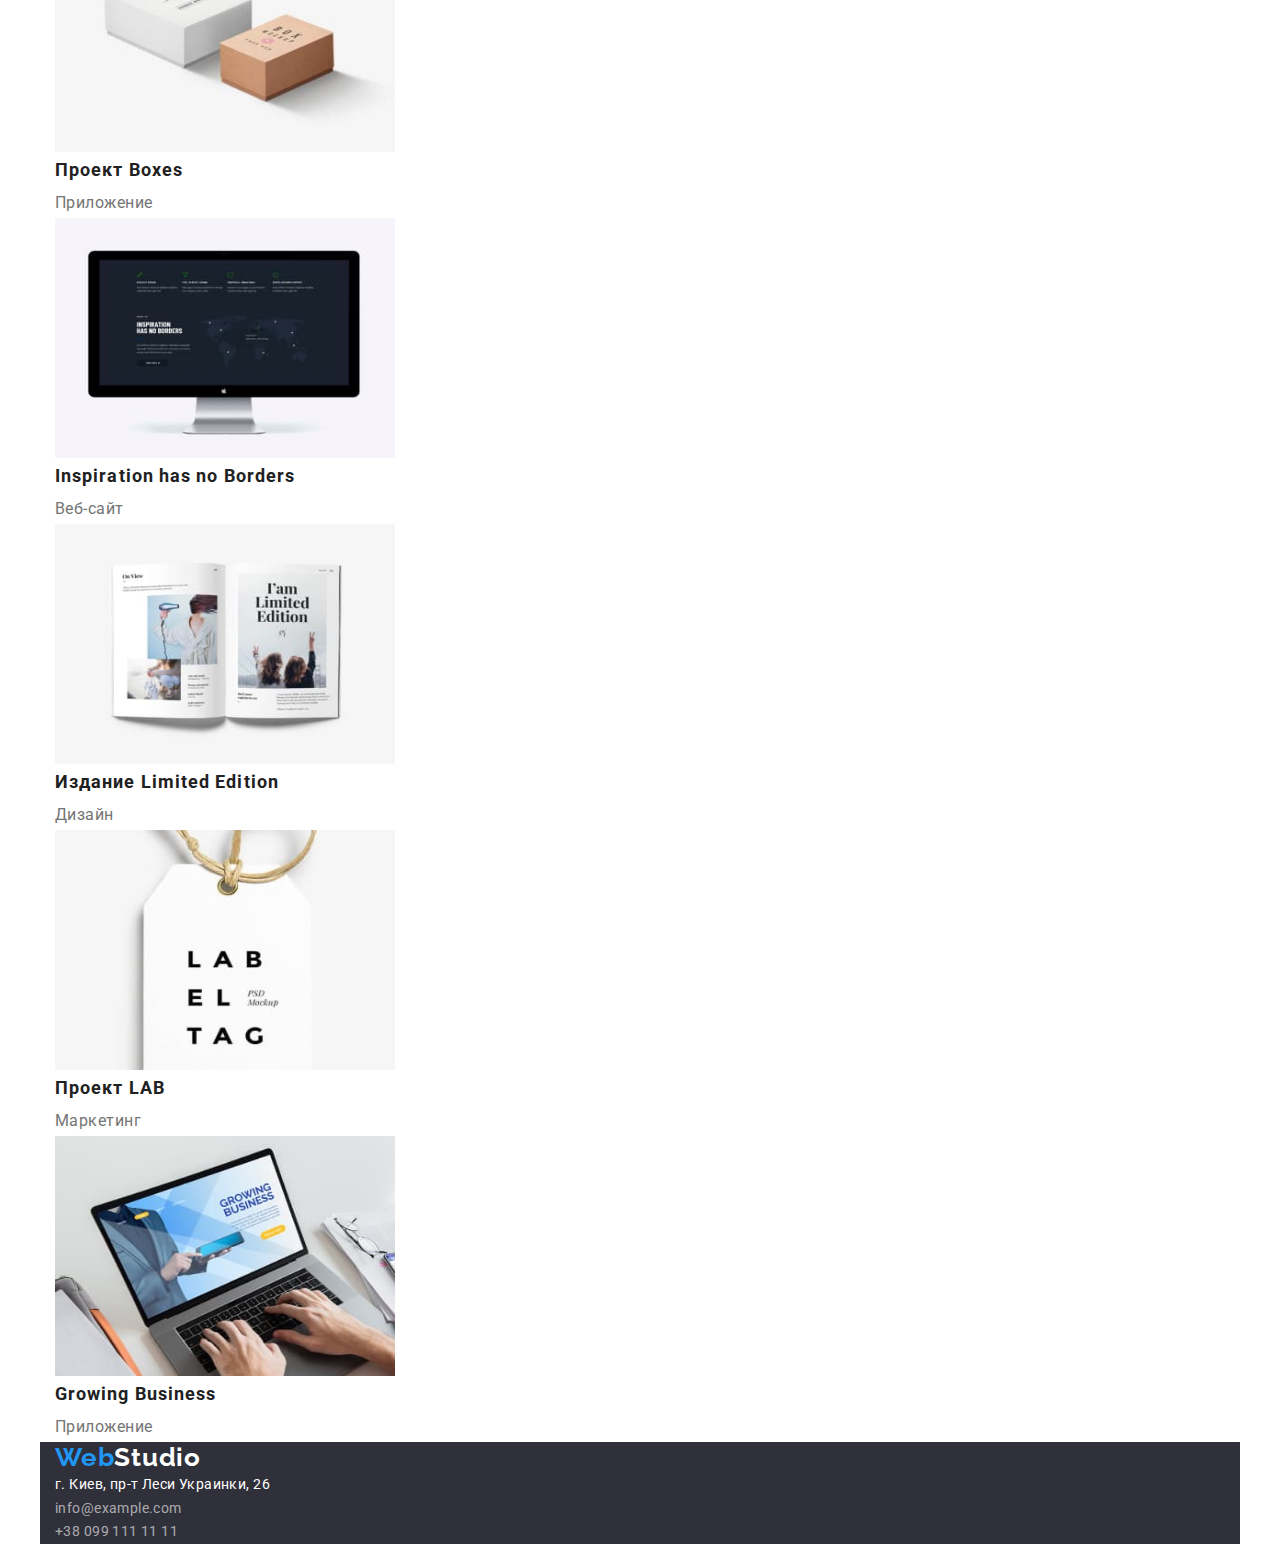
==== commit 1e82336e: "add" ====
--- a/portfolio.html
+++ b/portfolio.html
@@ -12,7 +12,7 @@
     <link rel="stylesheet" href="./css/styles.css">
 </head>
 <body class="body">
-    <header>
+    <header class="page-header">
         <div class="container page-header-container">
             <nav class="page-nav">
                 <a href="./index.html" class="logo">Web<span class="page-studio">Studio</span></a>
--- a/css/styles.css
+++ b/css/styles.css
@@ -141,6 +141,10 @@
     color: var(--accent-color);
 }
 
+.page-header {
+    padding-top: 24px;
+    padding-bottom: 24px;
+}
 /* Hero  */
 
 .hero {
@@ -150,12 +154,19 @@
 .hero-title {
     color: #FFFFFF;
 
+    
 font-weight: 900;
 font-size: 44px;
 line-height: 1.36;
 text-align: center;
 letter-spacing: 0.06em;
-
+}
+
+.hero-item {
+    padding-top: 200px;
+padding-bottom: 280px;
+padding-left: 236px;
+padding-right: 236px;
 }
 
 .hero-title-1 .link:hover,
@@ -188,6 +199,8 @@
 
 /* Examples */
 
+
+
 .examples {
     color: var(--title-text-color);
 
@@ -201,6 +214,22 @@
 letter-spacing: 0.03em;
 
 }
+
+.section-first {
+    padding-top: 94px;
+    padding-bottom: 94px;
+}
+
+.section-second {
+    padding-top: 94px;
+    padding-bottom: 94px;
+}
+.section-third {
+    background-color: var(--background-secondary-color);
+    padding-top: 94px;
+    padding-bottom: 94px;
+}
+
 /* Team */
 
 .team-title {
@@ -230,6 +259,8 @@
 text-align: center;
 letter-spacing: 0.03em;
 }
+
+
 /* Footer */
 
 .footer .link:hover,
@@ -268,11 +299,19 @@
 .page-studio-white {
     color: var(--background-main-color);
 }
+
+
 /* Button */
+
+
 .button {
     color: var(--background-main-color);
     background-color: var(--accent-color);
-
+padding-top: 12px;
+padding-bottom: 12px;
+padding-right: 32px;
+padding-left: 32px;
+border-radius: 4px;
 font-weight: 500;
 font-size: 16px;
 line-height: 1.62;
@@ -280,14 +319,14 @@
 font-family: inherit;
 }
 
-
-
-/* Portfolio */
-
 .button-p {
     color: var(--title-text-color);
     background-color: var(--background-secondary-color);
-
+padding-top: 6px;
+padding-bottom: 6px;
+padding-right: 22px;
+padding-left: 22px;
+border-radius: 4px;
 font-weight: 500;
 font-size: 16px;
 line-height: 1.62;
@@ -295,6 +334,9 @@
 letter-spacing: 0.03em;
 font-family: inherit;
 }
+
+/* Portfolio */
+
 
 .title-g {
     color: var(--title-text-color);
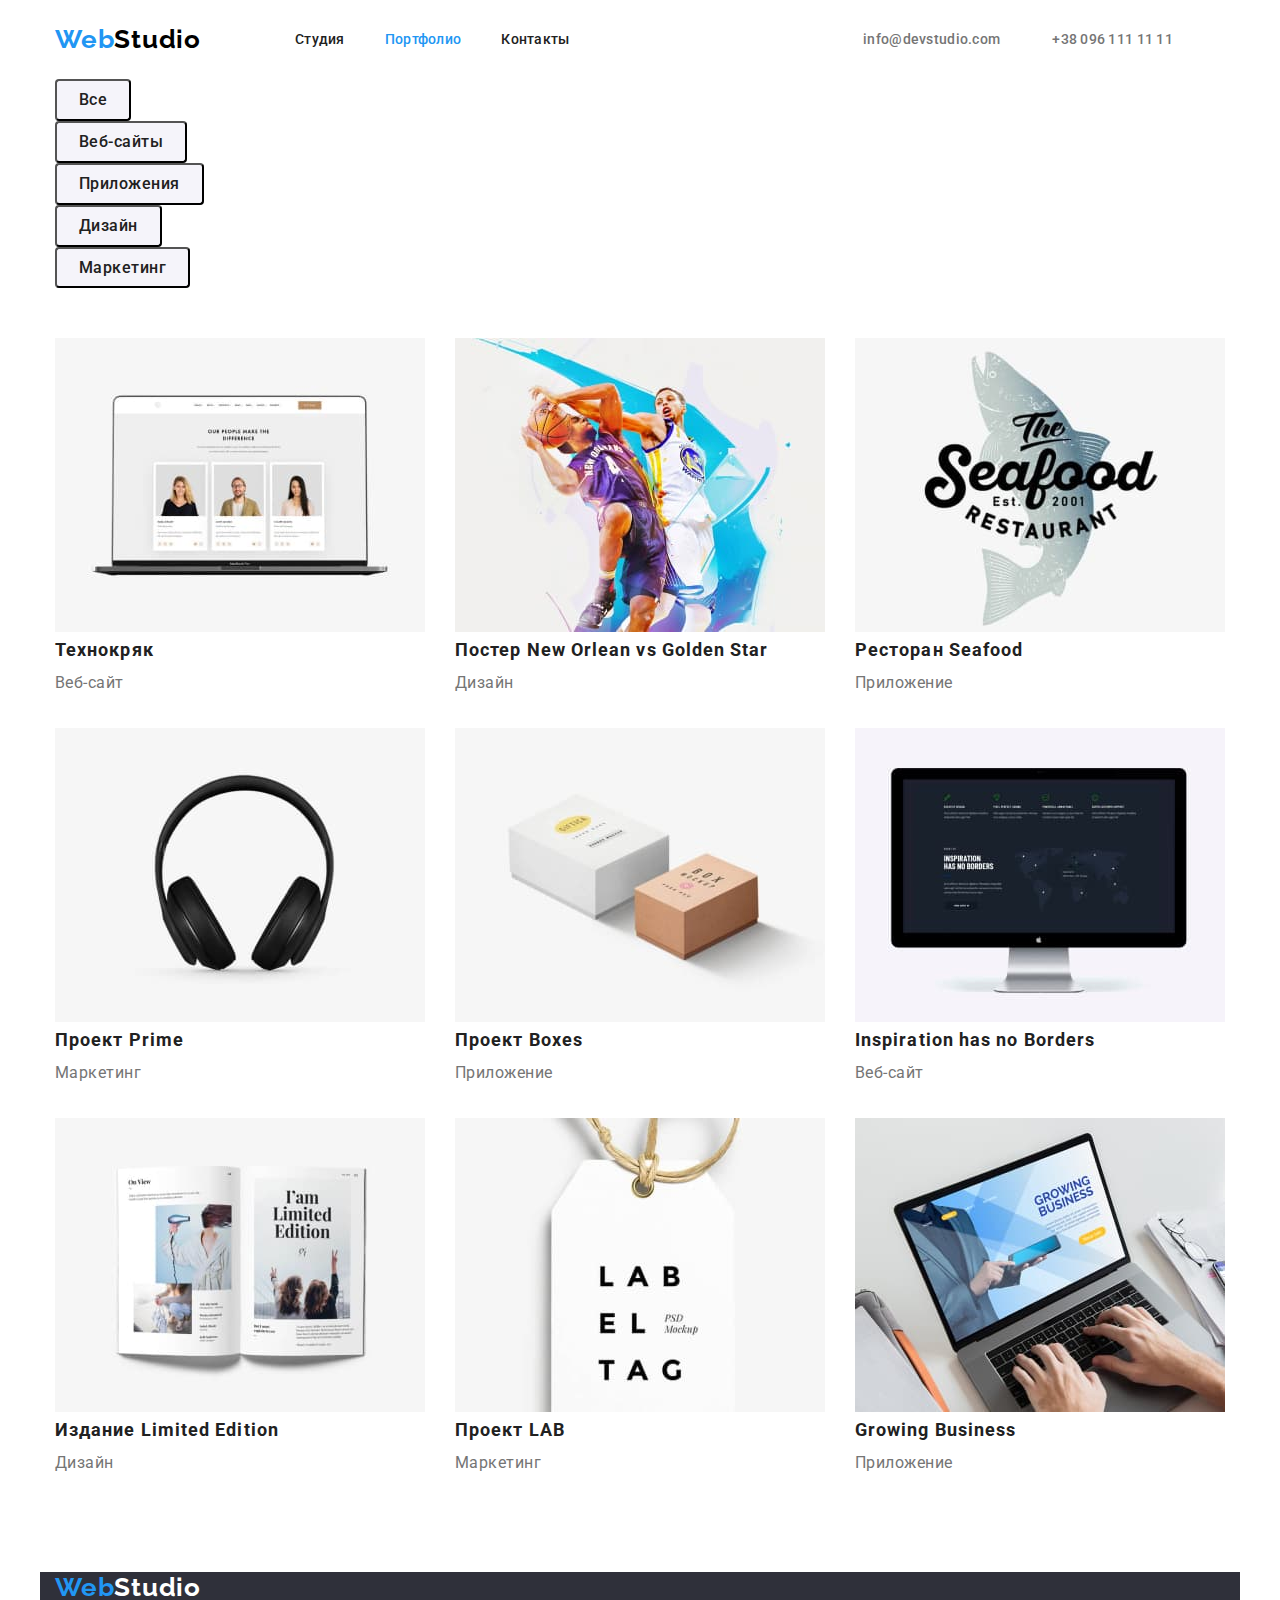
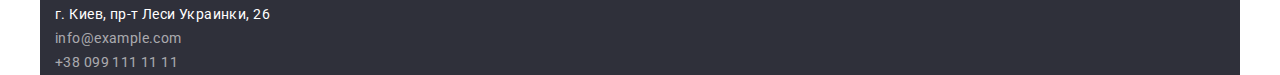
==== commit 6ac8f84a: "add" ====
--- a/portfolio.html
+++ b/portfolio.html
@@ -40,50 +40,50 @@
                 </ul>
             </div>
         </section>
-        <section class="section container">
-            <ul class="list">
+        <section class="section-portfolio container">
+            <ul class="port list">
                 <li>
-                    <img src="./images/fon-1.jpg" alt="Интернет страница" width="340" height="240">
+                    <img src="./images/fon-1.jpg" alt="Интернет страница" width="370" height="294">
                     <h3 class="title-g">Технокряк</h3>
                     <p class="title-p">Веб-сайт</p>
                 </li>
                 <li>
-                    <img src="./images/fon-2.jpg" alt="Игра баскетболистов" width="340" height="240">
+                    <img src="./images/fon-2.jpg" alt="Игра баскетболистов" width="370" height="294">
                     <h3 class="title-g" lang="en">Постер New Orlean vs Golden Star</h3>
                     <p class="title-p">Дизайн</p>
                 </li>
                 <li>
-                    <img src="./images/fon-3.jpg" alt="Логотип ресторана" width="340" height="240">
+                    <img src="./images/fon-3.jpg" alt="Логотип ресторана" width="370" height="294">
                     <h3 class="title-g" lang="en">Ресторан Seafood</h3>
                     <p class="title-p">Приложение</p>
                 </li>
                 <li>
-                    <img src="./images/fon-4.jpg" alt="Наушники" width="340" height="240">
+                    <img src="./images/fon-4.jpg" alt="Наушники" width="370" height="294">
                     <h3 class="title-g" lang="en">Проект Prime</h3>
                     <p class="title-p">Маркетинг</p>
                 </li>
                 <li>
-                    <img src="./images/fon-5.jpg" alt="Картонные коробки" width="340" height="240">
+                    <img src="./images/fon-5.jpg" alt="Картонные коробки" width="370" height="294">
                     <h3 class="title-g" lang="en">Проект Boxes</h3>
                     <p class="title-p">Приложение</p>
                 </li>
                 <li>
-                    <img src="./images/fon-6.jpg" alt="iMac" width="340" height="240">
+                    <img src="./images/fon-6.jpg" alt="iMac" width="370" height="294">
                     <h3 class="title-g" lang="en">Inspiration has no Borders</h3>
                     <p class="title-p">Веб-сайт</p>
                 </li>
                 <li>
-                    <img src="./images/fon-7.jpg" alt="Журнал" width="340" height="240">
+                    <img src="./images/fon-7.jpg" alt="Журнал" width="370" height="294">
                     <h3 class="title-g" lang="en">Издание Limited Edition</h3>
                     <p class="title-p">Дизайн</p>
                 </li>
                 <li>
-                    <img src="./images/fon-8.jpg" alt="Этикетка" width="340" height="240">
+                    <img src="./images/fon-8.jpg" alt="Этикетка" width="370" height="294">
                     <h3 class="title-g" lang="en">Проект LAB</h3>
                     <p class="title-p">Маркетинг</p>
                 </li>
                 <li>
-                    <img src="./images/fon-9.jpg" alt="Работа за ноутбуком" width="340" height="240">
+                    <img src="./images/fon-9.jpg" alt="Работа за ноутбуком" width="370" height="294">
                     <h3 class="title-g" lang="en">Growing Business</h3>
                     <p class="title-p">Приложение</p>
                 </li>
--- a/css/styles.css
+++ b/css/styles.css
@@ -175,9 +175,11 @@
     background-color: var(--accent-color);
 }
 /* Feature-list */
-.section-title .fuature {
-    color: var(--title-text-color);
-}
+
+.team-title {
+    margin-bottom: 50px;
+}
+
 .fuature-list .title {
     color: var(--title-text-color);
 
@@ -187,6 +189,7 @@
 letter-spacing: 0.03em;
 text-transform: uppercase;
 }
+
 
 .fuature-list .text {
     color: var(--primary-text-color);
@@ -200,19 +203,40 @@
 /* Examples */
 
 
-
 .examples {
     color: var(--title-text-color);
-
+    display: flex;
+    flex-wrap: wrap;
+    
+}
+
+/* .examples-card {
+    flex-basis: calc((100%-60px)/3);
+} */
+
+.examples-card:not(:nth-child(3n)) {
+    margin-right: 30px;
 }
 .section-title {
 
+    margin-bottom: 50px;
 font-weight: 700;
 font-size: 36px;
 line-height: 1.16;
 text-align: center;
 letter-spacing: 0.03em;
 
+}
+
+.section-portfolio {
+  padding-top: 50px;
+  padding-bottom: 94px;  
+}
+.port {
+    display: flex;
+    flex-wrap: wrap;
+    gap: 30px;
+    column-gap: 30px;
 }
 
 .section-first {
@@ -233,8 +257,8 @@
 /* Team */
 
 .team-title {
-    color: var(--title-text-color);
-    background-color: var(--background-secondary-color);
+color: var(--title-text-color);
+background-color: var(--background-secondary-color);
 
 font-weight: 700;
 font-size: 36px;
@@ -252,6 +276,8 @@
 letter-spacing: 0.03em;
 }
 
+
+
 .text-team {
     color: var(--primary-text-color);
 
@@ -260,7 +286,23 @@
 letter-spacing: 0.03em;
 }
 
-
+.team-list {
+    display: flex;
+    gap: 30px;
+
+}
+
+.team-list-card {
+  padding-top: 30px;
+  padding-bottom: 59px;
+  border: 1px;
+  background-color: var(--background-main-color);
+
+}
+
+.title-h {
+    padding-bottom: 10px;
+}
 /* Footer */
 
 .footer .link:hover,
@@ -299,7 +341,6 @@
 .page-studio-white {
     color: var(--background-main-color);
 }
-
 
 /* Button */
 
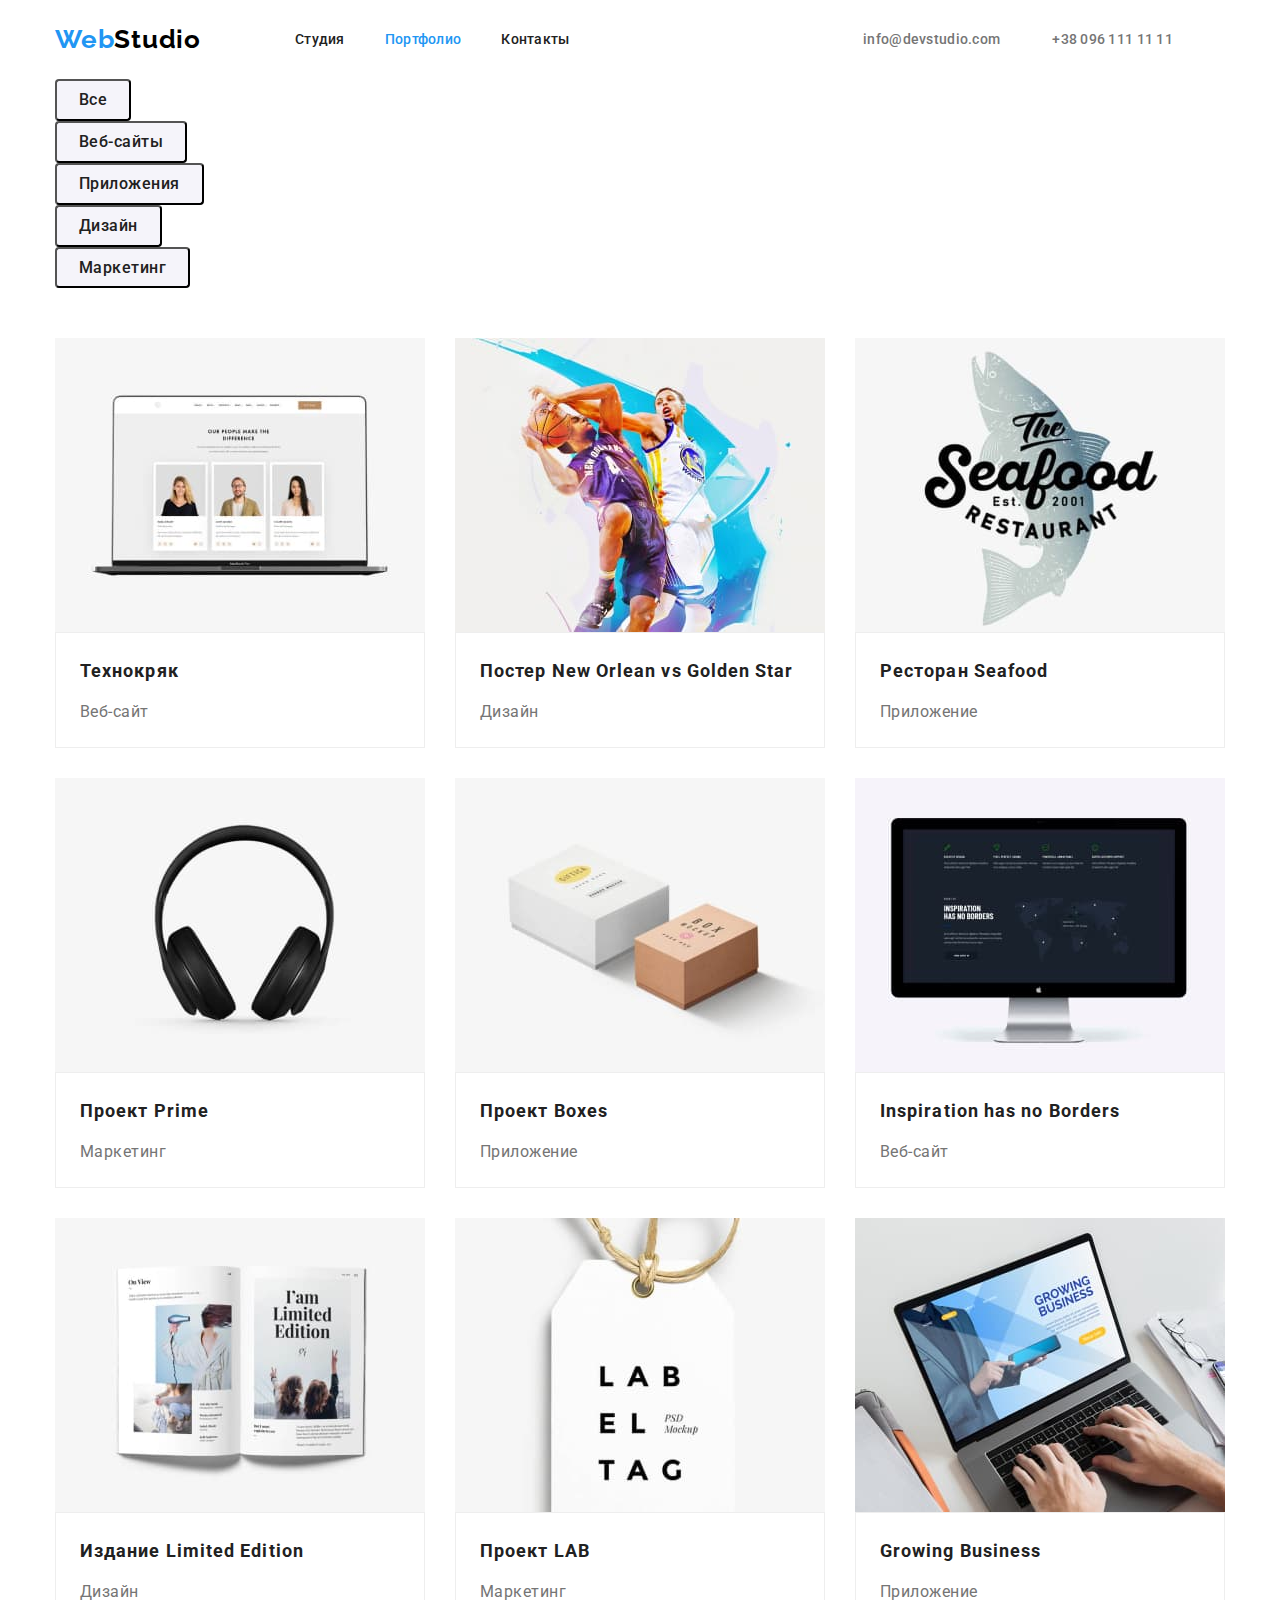
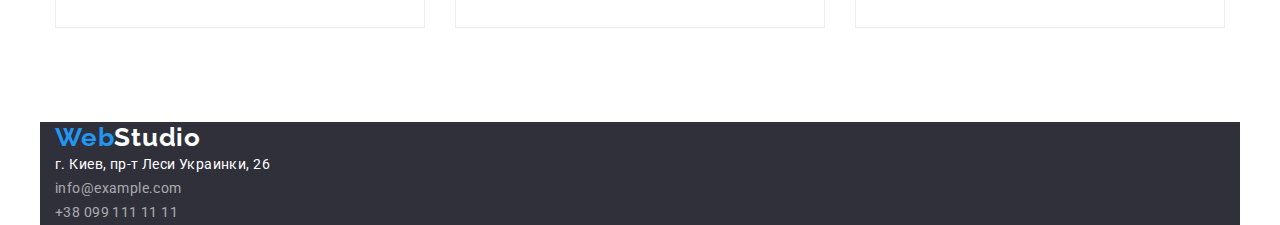
==== commit f7acd2d4: "add" ====
--- a/portfolio.html
+++ b/portfolio.html
@@ -44,48 +44,66 @@
             <ul class="port list">
                 <li>
                     <img src="./images/fon-1.jpg" alt="Интернет страница" width="370" height="294">
-                    <h3 class="title-g">Технокряк</h3>
-                    <p class="title-p">Веб-сайт</p>
+                    <div class="section-portfolio-card">
+                      <h3 class="title-g">Технокряк</h3>
+                      <p class="title-p">Веб-сайт</p>
+                    </div>
                 </li>
                 <li>
                     <img src="./images/fon-2.jpg" alt="Игра баскетболистов" width="370" height="294">
-                    <h3 class="title-g" lang="en">Постер New Orlean vs Golden Star</h3>
-                    <p class="title-p">Дизайн</p>
+                    <div class="section-portfolio-card">
+                      <h3 class="title-g" lang="en">Постер New Orlean vs Golden Star</h3>
+                      <p class="title-p">Дизайн</p>
+                    </div>
                 </li>
                 <li>
                     <img src="./images/fon-3.jpg" alt="Логотип ресторана" width="370" height="294">
-                    <h3 class="title-g" lang="en">Ресторан Seafood</h3>
-                    <p class="title-p">Приложение</p>
+                    <div class="section-portfolio-card">
+                     <h3 class="title-g" lang="en">Ресторан Seafood</h3>
+                     <p class="title-p">Приложение</p>
+                     </div>
                 </li>
                 <li>
                     <img src="./images/fon-4.jpg" alt="Наушники" width="370" height="294">
-                    <h3 class="title-g" lang="en">Проект Prime</h3>
-                    <p class="title-p">Маркетинг</p>
+                    <div class="section-portfolio-card">
+                     <h3 class="title-g" lang="en">Проект Prime</h3>
+                     <p class="title-p">Маркетинг</p>
+                    </div>
                 </li>
                 <li>
                     <img src="./images/fon-5.jpg" alt="Картонные коробки" width="370" height="294">
-                    <h3 class="title-g" lang="en">Проект Boxes</h3>
-                    <p class="title-p">Приложение</p>
+                    <div class="section-portfolio-card">
+                      <h3 class="title-g" lang="en">Проект Boxes</h3>
+                      <p class="title-p">Приложение</p>
+                     </div>
                 </li>
                 <li>
                     <img src="./images/fon-6.jpg" alt="iMac" width="370" height="294">
-                    <h3 class="title-g" lang="en">Inspiration has no Borders</h3>
-                    <p class="title-p">Веб-сайт</p>
+                    <div class="section-portfolio-card">
+                     <h3 class="title-g" lang="en">Inspiration has no Borders</h3>
+                     <p class="title-p">Веб-сайт</p>
+                    </div>
                 </li>
                 <li>
                     <img src="./images/fon-7.jpg" alt="Журнал" width="370" height="294">
-                    <h3 class="title-g" lang="en">Издание Limited Edition</h3>
-                    <p class="title-p">Дизайн</p>
+                    <div class="section-portfolio-card">
+                     <h3 class="title-g" lang="en">Издание Limited Edition</h3>
+                     <p class="title-p">Дизайн</p>
+                    </div>
                 </li>
                 <li>
                     <img src="./images/fon-8.jpg" alt="Этикетка" width="370" height="294">
-                    <h3 class="title-g" lang="en">Проект LAB</h3>
-                    <p class="title-p">Маркетинг</p>
+                    <div class="section-portfolio-card">
+                     <h3 class="title-g" lang="en">Проект LAB</h3>
+                     <p class="title-p">Маркетинг</p>
+                    </div>
                 </li>
                 <li>
                     <img src="./images/fon-9.jpg" alt="Работа за ноутбуком" width="370" height="294">
-                    <h3 class="title-g" lang="en">Growing Business</h3>
-                    <p class="title-p">Приложение</p>
+                    <div class="section-portfolio-card">
+                     <h3 class="title-g" lang="en">Growing Business</h3>
+                     <p class="title-p">Приложение</p>
+                    </div>
                 </li>
             </ul>
         </section>
--- a/css/styles.css
+++ b/css/styles.css
@@ -169,6 +169,7 @@
 padding-right: 236px;
 }
 
+
 .hero-title-1 .link:hover,
 .hero-title-1 .link:focus {
     color: var(--background-main-color);
@@ -199,6 +200,15 @@
 letter-spacing: 0.03em;
 }
 
+.fuature-list {
+    display: flex;
+    gap: 30px;
+
+}
+
+.title {
+    padding-bottom: 10px;
+}
 
 /* Examples */
 
@@ -231,6 +241,27 @@
 .section-portfolio {
   padding-top: 50px;
   padding-bottom: 94px;  
+}
+
+.section-portfolio-card {
+    
+   
+    border: 1px solid #EEEEEE;
+    background-color: var(--background-main-color);
+}
+
+.title-g {
+    padding-top: 20px;
+    padding-bottom: 4px;
+    padding-left: 24px;
+    padding-right: 24px;
+}
+
+.title-p {
+    padding-top: 4px;
+    padding-bottom: 20px;
+    padding-left: 24px;
+    padding-right: 24px;
 }
 .port {
     display: flex;
@@ -297,6 +328,8 @@
   padding-bottom: 59px;
   border: 1px;
   background-color: var(--background-main-color);
+  border-radius: 0px 0px 4px 4px;
+  box-shadow: 0px 1px 3px rgba(0, 0, 0, 0.12), 0px 1px 1px rgba(0, 0, 0, 0.14), 0px 2px 1px rgba(0, 0, 0, 0.2);
 
 }
 
@@ -360,6 +393,8 @@
 font-family: inherit;
 }
 
+
+
 .button-p {
     color: var(--title-text-color);
     background-color: var(--background-secondary-color);
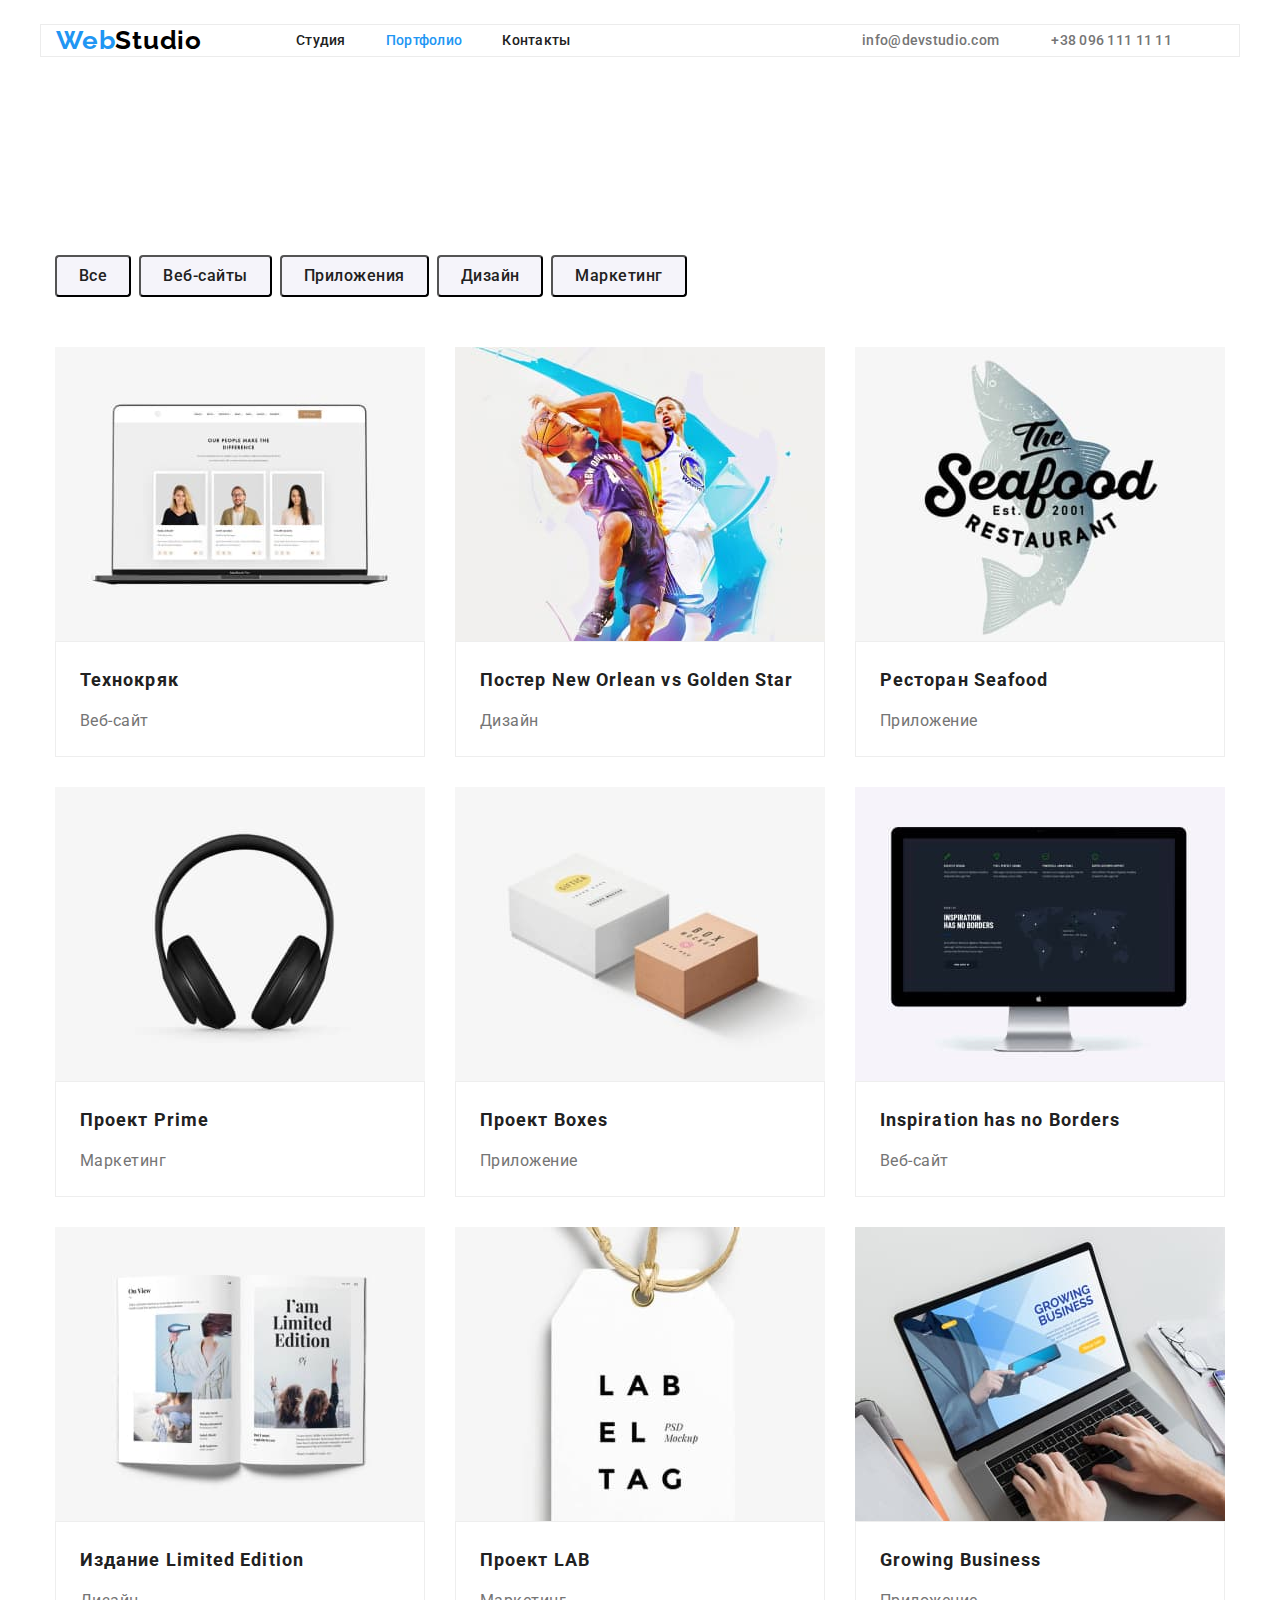
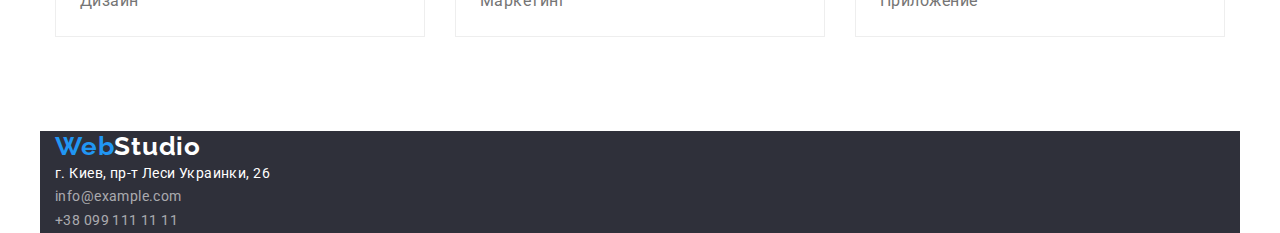
==== commit ed9af4c5: "add" ====
--- a/portfolio.html
+++ b/portfolio.html
@@ -13,7 +13,7 @@
 </head>
 <body class="body">
     <header class="page-header">
-        <div class="container page-header-container">
+        <div class="pb-2 container page-header-container">
             <nav class="page-nav">
                 <a href="./index.html" class="logo">Web<span class="page-studio">Studio</span></a>
                 <ul class="site-nav list">
@@ -31,7 +31,7 @@
     <main>
         <section class="hero-1 container">
             <div class="hero-title-1">
-                <ul class="list">
+                <ul class="button-hero list">
                     <li><button type="button" class="button-p link">Все</button></li>
                     <li><button type="button" class="button-p link">Веб-сайты</button></li>
                     <li><button type="button" class="button-p link">Приложения</button></li>
--- a/css/styles.css
+++ b/css/styles.css
@@ -122,6 +122,23 @@
     color: var(--accent-color);
 }
 
+
+
+
+
+ /* !!!!!! */
+
+
+
+.pb-2 {
+    border: 1px solid #ECECEC;
+
+}
+
+
+
+
+
 /* Site-info */
 
 .site-info .link {
@@ -346,6 +363,7 @@
 .footer-bck {
     background-color: var(--background-titles-color);
 }
+
 
 
 .footer-map {
@@ -411,6 +429,12 @@
 font-family: inherit;
 }
 
+.button-hero {
+    display: flex;
+    gap: 8px;
+    margin-top: 174px;
+  
+}
 /* Portfolio */
 
 
@@ -429,3 +453,4 @@
 line-height: 1.87;
 letter-spacing: 0.03em;
 }
+
